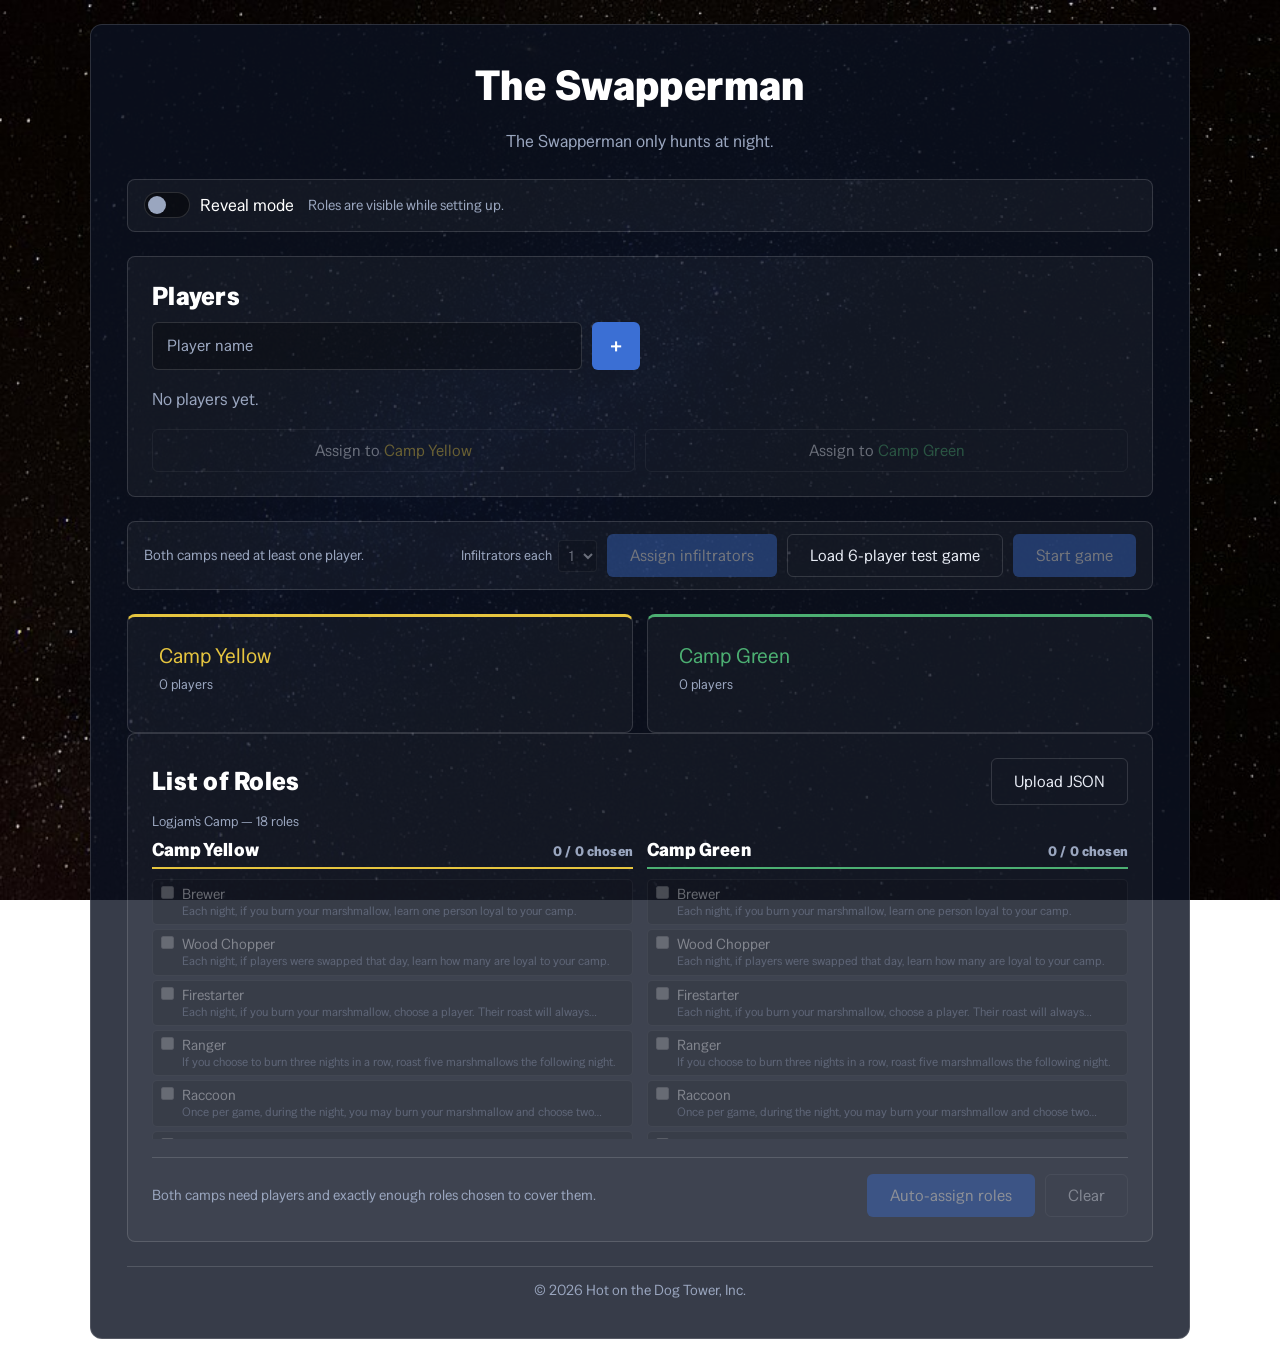
==== index.html @ 0ee7888f "first commit" ====
<!DOCTYPE html>
<html lang="en">
<head>
  <meta charset="UTF-8">
  <meta name="viewport" content="width=device-width, initial-scale=1.0">
  <title>Swapperman</title>

  <link rel="preconnect" href="https://fonts.googleapis.com">
  <link rel="preconnect" href="https://fonts.gstatic.com" crossorigin>
  <link href="https://fonts.googleapis.com/css2?family=Special+Gothic&display=swap" rel="stylesheet">

  <link rel="stylesheet" href="styles.css">
</head>
<body>

  <div class="container">

    <header class="site-header">
      <h1>The Swapperman</h1>
      <p class="tagline">The Swapperman only hunts at night.</p>
    </header>

    <main>

      <div class="reveal-bar" id="reveal-bar">
        <label class="reveal-toggle">
          <input type="checkbox" id="reveal-toggle">
          <span class="reveal-switch"></span>
          <span class="reveal-toggle-text">Reveal mode</span>
        </label>
        <p class="reveal-bar-hint" id="reveal-bar-hint">Roles are visible while setting up.</p>
      </div>

      <section id="setup" class="panel">
        <h2>Players</h2>

        <form class="player-form" id="player-form">
          <input
            type="text"
            id="player-input"
            class="player-input"
            placeholder="Player name"
            autocomplete="off"
            maxlength="24">
          <button type="submit" class="btn btn-add" id="add-player" aria-label="Add player">+</button>
        </form>

        <p class="empty-state" id="players-empty">No players yet.</p>
        <div class="unassigned-row" id="none-grid"></div>

        <div class="assign-bar">
          <button type="button" class="btn assign-btn assign-left" id="assign-left" disabled>
            Assign to <span class="assign-label" id="assign-left-label">Camp Yellow</span>
          </button>
          <button type="button" class="btn assign-btn assign-right" id="assign-right" disabled>
            Assign to <span class="assign-label" id="assign-right-label">Camp Green</span>
          </button>
        </div>

      </section>

      <div class="camp-tools" id="camp-tools">
        <p class="camp-tools-hint" id="infiltrate-hint"></p>
        <div class="camp-tools-actions">
          <label class="infiltrator-count">
            Infiltrators each
            <select id="infiltrator-count" disabled></select>
          </label>
          <button type="button" class="btn" id="assign-infiltrators" disabled>Assign infiltrators</button>
          <!-- Dev only: safe to comment out this button, the script handles its absence -->
          <button type="button" class="btn btn-secondary" id="load-test" disabled>Load 6-player test game</button>
          <!-- /Dev only -->
          <button type="button" class="btn btn-start" id="start-game" disabled>Start game</button>
        </div>
      </div>

      <div class="game-bar" id="game-bar" hidden>
        <p class="game-bar-text" id="game-bar-text">Game in progress.</p>
        <div class="game-bar-actions">
          <button type="button" class="btn" id="swap-camps" disabled>Swap camps</button>
          <button type="button" class="btn" id="end-roasting" disabled>End roasting phase</button>
          <button type="button" class="btn btn-secondary" id="clear-actions" disabled>Clear choices</button>
          <button type="button" class="btn btn-secondary" id="new-game">New game</button>
        </div>
      </div>

      <div class="teams">

        <section class="panel team-panel team-left">
          <input
            type="text"
            class="team-name"
            id="team-left-name"
            value="Camp Yellow"
            aria-label="Left team name"
            maxlength="20">
          <div class="team-head">
            <p class="team-count"><span id="left-count">0</span> players</p>
            <span class="team-total" id="left-total" hidden>0</span>
          </div>
          <div class="team-grid" id="left-grid"></div>
        </section>

        <section class="panel team-panel team-right">
          <input
            type="text"
            class="team-name"
            id="team-right-name"
            value="Camp Green"
            aria-label="Right team name"
            maxlength="20">
          <div class="team-head">
            <p class="team-count"><span id="right-count">0</span> players</p>
            <span class="team-total" id="right-total" hidden>0</span>
          </div>
          <div class="team-grid" id="right-grid"></div>
        </section>

      </div>

      <section id="roles" class="panel">
        <div class="roles-head">
          <h2>List of Roles</h2>
          <label class="btn btn-secondary roles-upload">
            Upload JSON
            <input type="file" id="roles-file" accept=".json,application/json" hidden>
          </label>
        </div>
        <p class="roles-source" id="roles-source"></p>
        <p class="roles-status" id="roles-status">Loading roles&hellip;</p>

        <div class="roles-columns" id="roles-columns" hidden>

          <div class="roles-column">
            <h3 class="roles-heading roles-heading-left">
              <span id="roles-left-name">Camp Yellow</span>
              <span class="roles-progress" id="roles-left-progress">0 / 0</span>
            </h3>
            <div class="role-list" id="roles-left-list"></div>
          </div>

          <div class="roles-column">
            <h3 class="roles-heading roles-heading-right">
              <span id="roles-right-name">Camp Green</span>
              <span class="roles-progress" id="roles-right-progress">0 / 0</span>
            </h3>
            <div class="role-list" id="roles-right-list"></div>
          </div>

          <div class="assign-roles-bar" id="assign-roles-bar">
            <p class="assign-roles-hint" id="assign-roles-hint"></p>
            <div class="assign-roles-actions">
              <button type="button" class="btn" id="auto-assign" disabled>Auto-assign roles</button>
              <button type="button" class="btn btn-secondary" id="clear-assign" disabled>Clear</button>
            </div>
          </div>

        </div>
      </section>

      <section id="night-order" class="panel" hidden>
        <h2>Night Order</h2>
        <ol class="night-list" id="night-list"></ol>
      </section>

    </main>

    <footer class="site-footer">
      <p>&copy; <span id="year"></span> Hot on the Dog Tower, Inc.</p>
    </footer>

  </div>

  <div class="reveal-modal" id="reveal-modal" hidden>
    <div class="reveal-inner">
      <p class="reveal-player" id="reveal-player"></p>
      <p class="reveal-role" id="reveal-role"></p>
      <p class="reveal-desc" id="reveal-desc"></p>
      <p class="reveal-close-hint">Press any key or click to close</p>
    </div>
  </div>

  <script src="script.js"></script>
</body>
</html>
---- styles.css ----
/* ==========================================================================
   Theme variables — edit these to restyle the whole site
   ========================================================================== */

:root {
  /* Layout */
  --container-width: 1100px;
  --container-radius: 12px;
  --gap: 24px;

  /* Text */
  --color-text: #e8ecf5;
  --color-heading: #ffffff;
  --color-muted: #9aa6bf;
  --color-link: #7fb8ff;
  --color-link-hover: #b3d5ff;

  /* Surfaces */
  --color-container-bg: rgba(12, 18, 34, 0.82);
  --color-panel-bg: rgba(255, 255, 255, 0.04);
  --color-border: rgba(255, 255, 255, 0.14);

  /* Buttons */
  --color-btn-bg: #3b6fd4;
  --color-btn-bg-hover: #4d84ee;
  --color-btn-text: #ffffff;
  --color-btn-secondary-bg: transparent;
  --color-btn-secondary-text: #e8ecf5;

  /* Teams */
  --color-team-left: #e6c53f;
  --color-team-right: #4caf72;

  /* Type */
  --font-main: 'Special Gothic', system-ui, sans-serif;
  --font-size-base: 17px;
}

/* ==========================================================================
   Base
   ========================================================================== */

* {
  box-sizing: border-box;
}

/* Author display rules (flex/grid) outrank the browser's [hidden] style, so
   the attribute silently stops working. This puts it back for everything. */
[hidden] {
  display: none !important;
}

body {
  margin: 0;
  padding: var(--gap) 0;
  min-height: 100vh;

  font-family: var(--font-main);
  font-size: var(--font-size-base);
  line-height: 1.6;
  color: var(--color-text);

  background-image: url('night_sky.jpg');
  background-size: cover;
  background-position: center;
  background-attachment: fixed;
  background-repeat: no-repeat;
}

h1, h2, h3 {
  color: var(--color-heading);
  line-height: 1.2;
  margin: 0 0 0.4em;
  letter-spacing: 0.01em;
}

h1 { font-size: 2.6rem; }
h2 { font-size: 1.6rem; }

p {
  margin: 0 0 1em;
}

a {
  color: var(--color-link);
  text-decoration: none;
}

a:hover {
  color: var(--color-link-hover);
  text-decoration: underline;
}

/* ==========================================================================
   Fixed-width centered container
   ========================================================================== */

.container {
  width: var(--container-width);
  max-width: calc(100% - 2 * var(--gap));
  margin: 0 auto;
  padding: calc(var(--gap) * 1.5);

  background-color: var(--color-container-bg);
  border: 1px solid var(--color-border);
  border-radius: var(--container-radius);
}

/* ==========================================================================
   Header / nav / footer
   ========================================================================== */

.site-header {
  text-align: center;
  margin-bottom: var(--gap);
}

.tagline {
  color: var(--color-muted);
  margin: 0;
}

.site-nav {
  display: flex;
  justify-content: center;
  gap: var(--gap);
  padding: 12px 0;
  margin-bottom: var(--gap);
  border-top: 1px solid var(--color-border);
  border-bottom: 1px solid var(--color-border);
}

.site-footer {
  margin-top: var(--gap);
  padding-top: 12px;
  border-top: 1px solid var(--color-border);
  text-align: center;
  color: var(--color-muted);
  font-size: 0.9rem;
}

.site-footer p {
  margin: 0;
}

/* ==========================================================================
   Reveal mode toggle
   ========================================================================== */

.reveal-bar {
  display: flex;
  align-items: center;
  gap: 14px;
  flex-wrap: wrap;
  margin-bottom: var(--gap);
  padding: 12px 16px;
  border: 1px solid var(--color-border);
  border-radius: 8px;
  background-color: var(--color-panel-bg);
}

.reveal-toggle {
  display: flex;
  align-items: center;
  gap: 10px;
  cursor: pointer;
  white-space: nowrap;
}

/* The native checkbox drives state but isn't drawn */
.reveal-toggle input {
  position: absolute;
  opacity: 0;
  width: 0;
  height: 0;
}

.reveal-switch {
  position: relative;
  width: 46px;
  height: 26px;
  border-radius: 13px;
  background-color: rgba(0, 0, 0, 0.45);
  border: 1px solid var(--color-border);
}

.reveal-switch::after {
  content: '';
  position: absolute;
  top: 3px;
  left: 3px;
  width: 18px;
  height: 18px;
  border-radius: 50%;
  background-color: var(--color-muted);
}

.reveal-toggle input:checked + .reveal-switch {
  background-color: var(--color-btn-bg);
  border-color: var(--color-btn-bg-hover);
}

.reveal-toggle input:checked + .reveal-switch::after {
  left: 22px;
  background-color: #ffffff;
}

.reveal-toggle input:focus-visible + .reveal-switch {
  outline: 2px solid var(--color-btn-bg-hover);
  outline-offset: 2px;
}

.reveal-toggle-text {
  color: var(--color-heading);
}

.reveal-bar-hint {
  margin: 0;
  color: var(--color-muted);
  font-size: 0.9rem;
}

/* Cards that will open the reveal screen */
.player-card.is-revealable {
  cursor: pointer;
}

.player-card.is-revealable:hover {
  border-color: var(--color-btn-bg-hover);
}

/* ==========================================================================
   Reveal screen
   ========================================================================== */

.reveal-modal {
  position: fixed;
  inset: 0;
  z-index: 100;

  display: flex;
  align-items: center;
  justify-content: center;
  padding: var(--gap);

  background-color: #05070d;
  cursor: pointer;
}

.reveal-inner {
  max-width: 700px;
  text-align: center;
}

.reveal-player {
  margin: 0 0 8px;
  color: var(--color-muted);
  font-size: 1.3rem;
  letter-spacing: 0.08em;
  text-transform: uppercase;
}

.reveal-role {
  margin: 0 0 20px;
  color: var(--color-heading);
  font-size: clamp(2.6rem, 11vw, 6rem);
  line-height: 1.05;
}

.reveal-desc {
  margin: 0;
  color: var(--color-text);
  font-size: clamp(1.05rem, 2.4vw, 1.5rem);
  line-height: 1.5;
}

.reveal-close-hint {
  margin: 40px 0 0;
  color: var(--color-muted);
  font-size: 0.85rem;
}

/* Camp color on the revealed role */
.reveal-modal[data-team="left"]  .reveal-role { color: var(--color-team-left); }
.reveal-modal[data-team="right"] .reveal-role { color: var(--color-team-right); }

/* ==========================================================================
   Panels
   ========================================================================== */

.panel {
  background-color: var(--color-panel-bg);
  border: 1px solid var(--color-border);
  border-radius: 8px;
  padding: var(--gap);
  margin-bottom: var(--gap);
}

.panel:last-child {
  margin-bottom: 0;
}

.panel ul {
  margin: 0;
  padding-left: 1.2em;
}

.output {
  color: var(--color-muted);
  min-height: 1.6em;
  margin: 12px 0 0;
}

/* ==========================================================================
   Player entry form
   ========================================================================== */

.player-form {
  display: flex;
  max-width: 50%;
  gap: 10px;
}

.player-input {
  flex: 1;
  padding: 10px 14px;
  border: 1px solid var(--color-border);
  border-radius: 6px;

  background-color: rgba(0, 0, 0, 0.25);
  color: var(--color-text);

  font-family: var(--font-main);
  font-size: 1rem;
}

.player-input::placeholder {
  color: var(--color-muted);
}

.player-input:focus {
  outline: none;
  border-color: var(--color-btn-bg-hover);
}

/* Flashed briefly when a name is rejected as a duplicate */
.player-input.is-rejected {
  border-color: #d9534f;
}

/* Unassigned players — a row that wraps once it runs out of width */
.unassigned-row {
  display: flex;
  flex-wrap: wrap;
  gap: 10px;
  margin-top: 16px;
}

.unassigned-row:empty {
  margin-top: 0;
}

.unassigned-row .player-card {
  width: 160px;
  cursor: pointer;
}

.unassigned-row .player-card:hover {
  border-color: var(--color-btn-bg-hover);
}

.player-card.is-selected {
  border-color: var(--color-btn-bg-hover);
  background-color: rgba(59, 111, 212, 0.28);
}

/* Picked for a camp swap during play */
.player-card.is-pickable {
  cursor: pointer;
}

.player-card.is-swap-picked {
  border-color: var(--color-btn-bg-hover);
  background-color: rgba(59, 111, 212, 0.28);
}

/* ==========================================================================
   Assign buttons
   ========================================================================== */

.assign-bar {
  display: flex;
  gap: 10px;
  margin-top: 16px;
}

.btn.assign-btn {
  flex: 1;
  padding: 10px 16px;
  border: 1px solid var(--color-border);
  background: none;
  color: var(--color-text);
  font-size: 1rem;
}

.btn.assign-btn:disabled {
  opacity: 0.4;
  cursor: default;
}

.btn.assign-left:not(:disabled):hover {
  background-color: var(--color-team-left);
  border-color: var(--color-team-left);
  color: #1a1a1a;
}

.btn.assign-right:not(:disabled):hover {
  background-color: var(--color-team-right);
  border-color: var(--color-team-right);
  color: #10231a;
}

/* Class, not ID — an ID here would outrank the :hover override below */
.assign-left  .assign-label { color: var(--color-team-left); }
.assign-right .assign-label { color: var(--color-team-right); }

/* On hover the button takes the team color, so the label follows the
   button's own dark text color instead of vanishing into the background */
.btn.assign-btn:hover .assign-label {
  color: inherit;
}

/* Two classes, so this beats .btn even though .btn comes later in the file */
.btn.btn-add {
  flex: 0 0 auto;
  width: 48px;
  height: 48px;

  /* Flex centering keeps the glyph centered regardless of font size —
     inline-block padding drifts once the '+' gets large. */
  display: flex;
  align-items: center;
  justify-content: center;
  padding: 0;

  font-size: 2rem;
  line-height: 1;
}

/* ==========================================================================
   Player cards
   ========================================================================== */

/* ==========================================================================
   Role selection
   ========================================================================== */

.roles-head {
  display: flex;
  align-items: center;
  justify-content: space-between;
  gap: 12px;
  margin-bottom: 6px;
}

.roles-head h2 {
  margin: 0;
}

/* File input is hidden; the styled label is the visible control */
.roles-upload {
  flex: 0 0 auto;
  cursor: pointer;
  font-size: 0.85rem;
  padding: 6px 12px;
}

.roles-source {
  margin: 0 0 6px;
  color: var(--color-muted);
  font-size: 0.85rem;
}

.roles-source:empty {
  display: none;
}

.roles-status {
  color: var(--color-muted);
  margin: 0;
}

.roles-status.is-error {
  color: #e8837d;
}

.roles-columns {
  display: grid;
  grid-template-columns: 1fr 1fr;
  gap: 14px;
}

.roles-heading {
  display: flex;
  justify-content: space-between;
  align-items: baseline;
  gap: 8px;
  margin: 0 0 10px;
  padding-bottom: 6px;
  font-size: 1.15rem;
  border-bottom: 2px solid var(--color-border);
}

.roles-heading-left  { border-bottom-color: var(--color-team-left); }
.roles-heading-right { border-bottom-color: var(--color-team-right); }

.roles-progress {
  color: var(--color-muted);
  font-size: 0.85rem;
  white-space: nowrap;
}

.roles-progress.is-full {
  color: var(--color-heading);
}

.role-list {
  display: flex;
  flex-direction: column;
  gap: 4px;
  max-height: 260px;
  overflow-y: auto;
}

.role-option {
  display: flex;
  gap: 8px;
  align-items: baseline;
  padding: 5px 8px;
  border: 1px solid var(--color-border);
  border-radius: 5px;
  cursor: pointer;
  background-color: rgba(0, 0, 0, 0.25);
}

.role-option:hover:not(.is-disabled) {
  border-color: var(--color-btn-bg-hover);
}

.role-option.is-selected {
  border-color: var(--color-btn-bg-hover);
  background-color: rgba(59, 111, 212, 0.28);
}

/* Full camp, or the role is already in play on the other side */
.role-option.is-disabled {
  opacity: 0.35;
  cursor: default;
}

.role-option input {
  margin: 0;
  flex: 0 0 auto;
}

/* min-width:0 lets the clamped description actually shrink inside the flex row */
.role-option > span {
  flex: 1;
  min-width: 0;
}

.role-name {
  display: block;
  color: var(--color-heading);
  font-size: 0.9rem;
  line-height: 1.3;
}

/* Clamped to one line — full text is in the row's tooltip */
.role-desc {
  display: -webkit-box;
  -webkit-line-clamp: 1;
  line-clamp: 1;
  -webkit-box-orient: vertical;
  overflow: hidden;

  color: var(--color-muted);
  font-size: 0.75rem;
  line-height: 1.3;
}

.role-taken {
  color: var(--color-muted);
  font-size: 0.75rem;
  font-style: italic;
}

/* Spans both role columns */
.assign-roles-bar {
  grid-column: 1 / -1;
  display: flex;
  align-items: center;
  justify-content: space-between;
  flex-wrap: wrap;
  gap: 12px;
  margin-top: 4px;
  padding-top: 16px;
  border-top: 1px solid var(--color-border);
}

.assign-roles-hint {
  margin: 0;
  color: var(--color-muted);
  font-size: 0.9rem;
}

.assign-roles-actions {
  display: flex;
  gap: 10px;
}

.assign-roles-actions .btn:disabled {
  opacity: 0.4;
  cursor: default;
}

/* ==========================================================================
   Per-player role picker (on team cards)
   ========================================================================== */

.player-role {
  width: 100%;
  margin-top: 10px;
  padding: 5px 6px;
  border: 1px solid var(--color-border);
  border-radius: 4px;

  background-color: rgba(0, 0, 0, 0.4);
  color: var(--color-text);

  font-family: var(--font-main);
  font-size: 0.85rem;
}

.player-role:focus {
  outline: none;
  border-color: var(--color-btn-bg-hover);
}

/* Marks a role the user pinned by hand rather than one that was rolled */
.player-role.is-locked {
  border-color: var(--color-btn-bg-hover);
  color: var(--color-heading);
}

.player-assigned {
  display: block;
  margin-top: 8px;
  color: var(--color-heading);
  font-size: 0.9rem;
}

.player-assigned .lock-mark {
  color: var(--color-muted);
  font-size: 0.75rem;
}

.player-reminder {
  display: block;
  width: 100%;
  margin-top: 8px;
  padding: 4px 7px;
  border: 1px solid var(--color-border);
  border-radius: 4px;

  background-color: rgba(0, 0, 0, 0.3);
  color: var(--color-text);

  font-family: var(--font-main);
  font-size: 0.8rem;
}

.player-reminder::placeholder {
  color: var(--color-muted);
  font-style: italic;
}

.player-reminder:focus {
  outline: none;
  border-color: var(--color-btn-bg-hover);
}

/* ==========================================================================
   Night order
   ========================================================================== */

.night-list {
  margin: 0;
  padding: 0;
  list-style: none;
  counter-reset: night-step;
}

.night-step {
  padding: 10px 12px;
  border: 1px solid var(--color-border);
  border-left: 3px solid var(--color-border);
  border-radius: 6px;
  background-color: rgba(0, 0, 0, 0.25);
}

.night-row {
  display: flex;
  align-items: baseline;
  gap: 10px;
  cursor: pointer;
}

.night-caret {
  flex: 0 0 auto;
  width: 1em;
  color: var(--color-muted);
  font-size: 0.8rem;
}

.night-row:hover .night-caret {
  color: var(--color-heading);
}

.night-step + .night-step {
  margin-top: 8px;
}

.night-step[data-alignment="left"]  { border-left-color: var(--color-team-left); }
.night-step[data-alignment="right"] { border-left-color: var(--color-team-right); }

.night-row::before {
  counter-increment: night-step;
  content: counter(night-step);
  flex: 0 0 1.6em;
  color: var(--color-muted);
  font-size: 0.85rem;
  text-align: right;
}

.night-step-body {
  flex: 1;
}

.night-role {
  color: var(--color-heading);
  font-size: 1.05rem;
}

.night-player {
  color: var(--color-muted);
  font-size: 0.9rem;
}

.night-player[data-alignment="left"]  { color: var(--color-team-left); }
.night-player[data-alignment="right"] { color: var(--color-team-right); }

/* Expanded history — deliberately terse */
.night-history {
  display: flex;
  flex-wrap: wrap;
  align-items: center;
  gap: 10px;
  margin: 8px 0 0 calc(1.6em + 1em + 20px);
  padding-top: 8px;
  border-top: 1px solid var(--color-border);
  font-size: 0.85rem;
}

.history-flag {
  color: var(--color-heading);
  border: 1px solid var(--color-border);
  border-radius: 4px;
  padding: 1px 7px;
  font-size: 0.75rem;
}

.history-night {
  color: var(--color-muted);
  white-space: nowrap;
}

.history-swap {
  color: var(--color-heading);
  font-size: 0.95rem;
}

.history-used {
  color: #e6c53f;
  font-size: 0.95rem;
}

.history-adjust {
  color: var(--color-muted);
  white-space: nowrap;
}

/* Once-per-game spend marker */
.once-toggle {
  flex: 0 0 auto;
  padding: 2px 8px;
  border: 1px solid var(--color-border);
  border-radius: 10px;
  cursor: pointer;

  background: none;
  color: var(--color-muted);

  font-family: var(--font-main);
  font-size: 0.7rem;
  line-height: 1.4;
  text-transform: uppercase;
  letter-spacing: 0.05em;
}

.once-toggle:hover {
  color: var(--color-heading);
  border-color: var(--color-btn-bg-hover);
}

.once-toggle.is-used {
  color: #10231a;
  background-color: #e6c53f;
  border-color: #e6c53f;
}

.history-empty {
  color: var(--color-muted);
  font-style: italic;
}

/* Role that can't act tonight: didn't burn, or already spent a once-per-game
   ability. Dimming is scoped to the text so the spend toggle stays legible —
   opacity on the row would drag its own control down with it. */
.night-step.is-inactive .night-step-body,
.night-step.is-inactive .night-action,
.night-step.is-inactive .night-caret {
  opacity: 0.35;
}

.night-step.is-inactive .night-role {
  text-decoration: line-through;
}

.night-action {
  flex: 0 0 auto;
  font-size: 1.1rem;
  line-height: 1;
}

.night-action.is-undecided {
  filter: grayscale(1);
  opacity: 0.3;
}

.night-desc {
  display: block;
  margin-top: 3px;
  color: var(--color-muted);
  font-size: 0.85rem;
  line-height: 1.4;
}

/* ==========================================================================
   Camp tools
   ========================================================================== */

.camp-tools {
  display: flex;
  align-items: center;
  justify-content: space-between;
  flex-wrap: wrap;
  gap: 12px;
  margin-bottom: var(--gap);
  padding: 12px 16px;
  border: 1px solid var(--color-border);
  border-radius: 8px;
  background-color: var(--color-panel-bg);
}

.camp-tools-hint {
  margin: 0;
  color: var(--color-muted);
  font-size: 0.9rem;
}

.camp-tools-actions {
  display: flex;
  align-items: center;
  gap: 10px;
}

.infiltrator-count {
  display: flex;
  align-items: center;
  gap: 6px;
  color: var(--color-muted);
  font-size: 0.85rem;
  white-space: nowrap;
}

.infiltrator-count select {
  padding: 5px 6px;
  border: 1px solid var(--color-border);
  border-radius: 4px;
  background-color: rgba(0, 0, 0, 0.3);
  color: var(--color-text);
  font-family: var(--font-main);
  font-size: 0.9rem;
}

.infiltrator-count select:disabled {
  opacity: 0.4;
}

.btn.btn-start:not(:disabled) {
  background-color: var(--color-team-right);
  color: #10231a;
}

.btn.btn-start:not(:disabled):hover {
  background-color: #5fc586;
  color: #10231a;
}

.game-bar {
  display: flex;
  align-items: center;
  justify-content: space-between;
  flex-wrap: wrap;
  gap: 12px;
  margin-bottom: var(--gap);
  padding: 12px 16px;
  border: 1px solid var(--color-border);
  border-radius: 8px;
  background-color: var(--color-panel-bg);
}

.game-bar-text {
  margin: 0;
  color: var(--color-heading);
}

.game-bar-actions {
  display: flex;
  gap: 10px;
}

.game-bar-actions .btn:disabled {
  opacity: 0.4;
  cursor: default;
}

/* ==========================================================================
   Roast / burn toggle
   ========================================================================== */

/* Counter + roast/burn, stacked in a narrow column at the card's top-right.
   The card reserves right padding (below) so body text never runs under it. */
.player-controls {
  position: absolute;
  top: 8px;
  right: 8px;

  display: flex;
  flex-direction: column;
  align-items: flex-end;
  gap: 6px;
}

.player-card.is-playing {
  padding-right: 92px;
}

.player-marshmallows {
  display: flex;
  align-items: center;
  gap: 4px;
}

.marsh-count {
  min-width: 1.1em;
  text-align: center;
  color: var(--color-heading);
  font-size: 1.5rem;
  line-height: 1;
}

.marsh-btn {
  width: 22px;
  height: 22px;
  padding: 0;
  border: 1px solid var(--color-border);
  border-radius: 4px;
  cursor: pointer;

  background-color: rgba(0, 0, 0, 0.35);
  color: var(--color-text);

  font-family: var(--font-main);
  font-size: 1rem;
  line-height: 1;
}

.marsh-btn:hover:not(:disabled) {
  color: var(--color-heading);
  border-color: var(--color-btn-bg-hover);
}

.marsh-btn:disabled {
  opacity: 0.3;
  cursor: default;
}

.player-action {
  display: flex;
  gap: 6px;
}

.action-btn {
  width: 34px;
  padding: 4px 0;
  border: 1px solid var(--color-border);
  border-radius: 6px;
  cursor: pointer;

  background-color: rgba(0, 0, 0, 0.3);
  /* Emoji render flat until the choice is made */
  filter: grayscale(1);
  opacity: 0.5;

  font-size: 1.2rem;
  line-height: 1.3;
}

.action-btn:hover {
  filter: grayscale(0.4);
  opacity: 0.85;
  border-color: var(--color-btn-bg-hover);
}

.action-btn.is-active {
  filter: none;
  opacity: 1;
}

.action-roast.is-active {
  border-color: #7fb8ff;
  background-color: rgba(127, 184, 255, 0.18);
}

.action-burn.is-active {
  border-color: #e2703a;
  background-color: rgba(226, 112, 58, 0.22);
}

.camp-tools .btn:disabled {
  opacity: 0.4;
  cursor: default;
}

/* ==========================================================================
   Alignment badge — who a player is actually loyal to
   ========================================================================== */

.player-align-tag {
  font-size: 0.85rem;
  color: var(--color-muted);
  white-space: nowrap;
}

.player-align-tag[data-alignment="left"]  { color: var(--color-team-left); }
.player-align-tag[data-alignment="right"] { color: var(--color-team-right); }

.player-card.is-infiltrator {
  border-style: dashed;
}

/* ==========================================================================
   Team columns
   ========================================================================== */

.teams {
  display: grid;
  grid-template-columns: 1fr 1fr;
  gap: 14px;
  align-items: start;
}

.team-panel {
  margin-bottom: 0;
  border-top: 3px solid var(--color-border);
}

.team-left  { border-top-color: var(--color-team-left); }
.team-right { border-top-color: var(--color-team-right); }

/* Renameable team headings — an input styled to read as an h2 */
.team-name {
  display: block;
  width: 100%;
  margin: 0 0 2px;
  padding: 2px 6px;
  border: 1px solid transparent;
  border-radius: 4px;

  background: none;
  color: var(--color-heading);

  font-family: var(--font-main);
  font-size: 1.3rem;
  line-height: 1.2;
}

.team-name:hover {
  border-color: var(--color-border);
}

.team-name:focus {
  outline: none;
  border-color: var(--color-btn-bg-hover);
  background-color: rgba(0, 0, 0, 0.25);
}

.team-left  .team-name { color: var(--color-team-left); }
.team-right .team-name { color: var(--color-team-right); }

.team-head {
  display: flex;
  align-items: center;
  justify-content: space-between;
  gap: 10px;
  margin-bottom: 12px;
}

.team-count {
  margin: 0;
  padding-left: 7px;
  color: var(--color-muted);
  font-size: 0.85rem;
}

/* Camp marshmallow total — deliberately unlabelled */
.team-total {
  font-size: 2.4rem;
  line-height: 1;
  color: var(--color-heading);
}

.team-left  .team-total { color: var(--color-team-left); }
.team-right .team-total { color: var(--color-team-right); }

.team-grid {
  display: grid;
  gap: 10px;
}

.player-card {
  position: relative;
  padding: 12px;
  border: 1px solid var(--color-border);
  border-left: 3px solid var(--color-border);
  border-radius: 6px;
  background-color: rgba(0, 0, 0, 0.25);
}

/* Physical camp — the fallback, and what reveal mode shows */
.player-card[data-team="left"]  { border-left-color: var(--color-team-left); }
.player-card[data-team="right"] { border-left-color: var(--color-team-right); }

/* Loyalty wins where it's known, so an infiltrator reads as the other camp.
   Same specificity as the rules above, so order is what makes this win. */
.player-card[data-alignment="left"]  { border-left-color: var(--color-team-left); }
.player-card[data-alignment="right"] { border-left-color: var(--color-team-right); }

.player-card h3 {
  margin: 0;
  font-size: 1.05rem;
  /* Long names wrap instead of blowing out the grid track */
  overflow-wrap: anywhere;
  /* Clears the remove button */
  padding-right: 30px;
}

/* In play the card already reserves right space for the controls column,
   so the heading doesn't need its own gutter too. */
.player-card.is-playing h3 {
  padding-right: 0;
}


/* Slot for per-player info added later */
.player-details {
  color: var(--color-muted);
  font-size: 0.9rem;
}

.player-remove {
  position: absolute;
  top: 6px;
  right: 6px;

  width: 28px;
  height: 28px;

  display: flex;
  align-items: center;
  justify-content: center;

  border: none;
  background: none;
  padding: 0;
  cursor: pointer;

  color: var(--color-muted);
  font-family: var(--font-main);
  font-size: 1.6rem;
  line-height: 1;
}

.player-remove:hover {
  color: var(--color-heading);
}

.empty-state {
  color: var(--color-muted);
  margin: 16px 0 0;
}

/* ==========================================================================
   Buttons
   ========================================================================== */

.btn {
  display: inline-block;
  padding: 10px 22px;
  border: 1px solid transparent;
  border-radius: 6px;
  cursor: pointer;

  background-color: var(--color-btn-bg);
  color: var(--color-btn-text);

  font-family: var(--font-main);
  font-size: 1rem;
  text-decoration: none;
}

.btn:hover {
  background-color: var(--color-btn-bg-hover);
  color: var(--color-btn-text);
  text-decoration: none;
}

.btn-secondary {
  background-color: var(--color-btn-secondary-bg);
  color: var(--color-btn-secondary-text);
  border-color: var(--color-border);
}

.btn-secondary:hover {
  background-color: var(--color-panel-bg);
  color: var(--color-btn-secondary-text);
}

/* ==========================================================================
   Small screens — container gives up its fixed width
   ========================================================================== */

@media (max-width: 600px) {
  :root {
    --gap: 16px;
  }

  h1 { font-size: 2rem; }

  .site-nav {
    flex-wrap: wrap;
    gap: 12px;
  }

  /* Columns stack rather than squeezing to unusable widths */
  .teams {
    grid-template-columns: 1fr;
  }

  .player-form {
    max-width: 100%;
  }
}
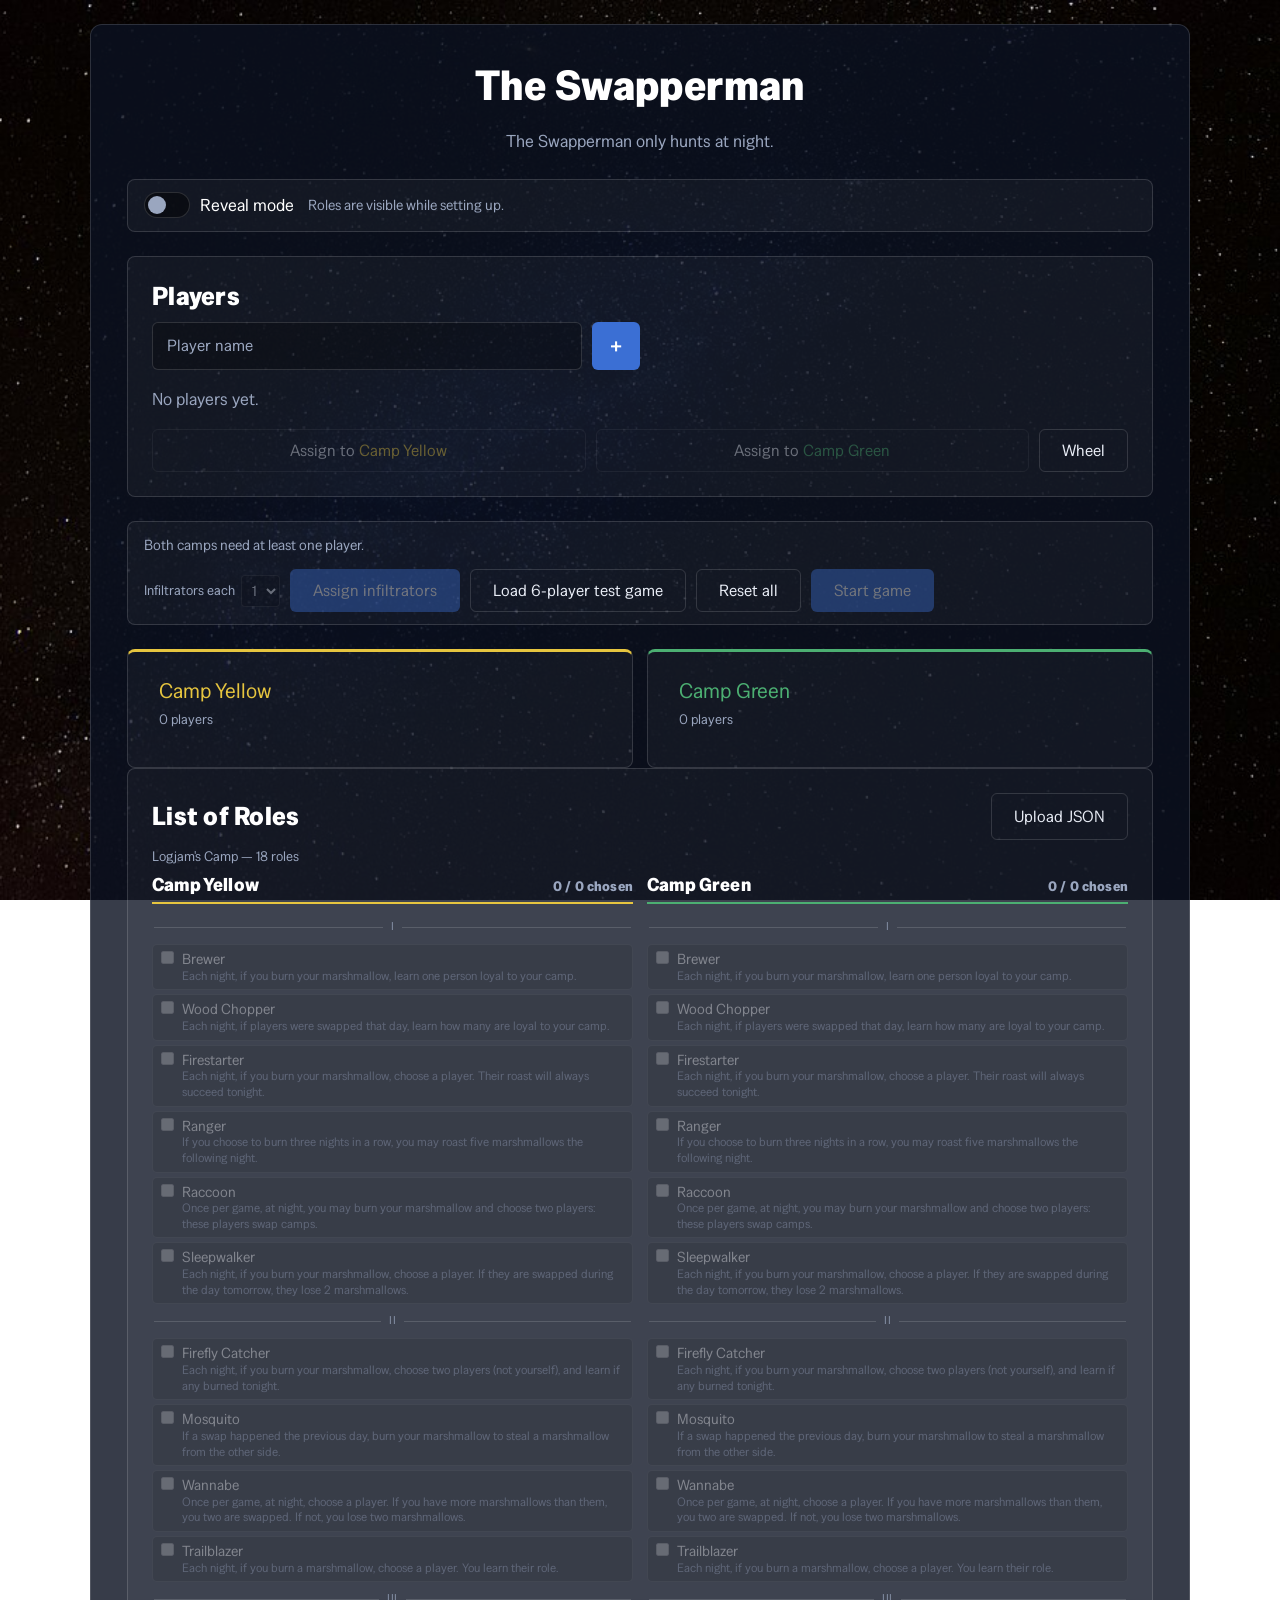
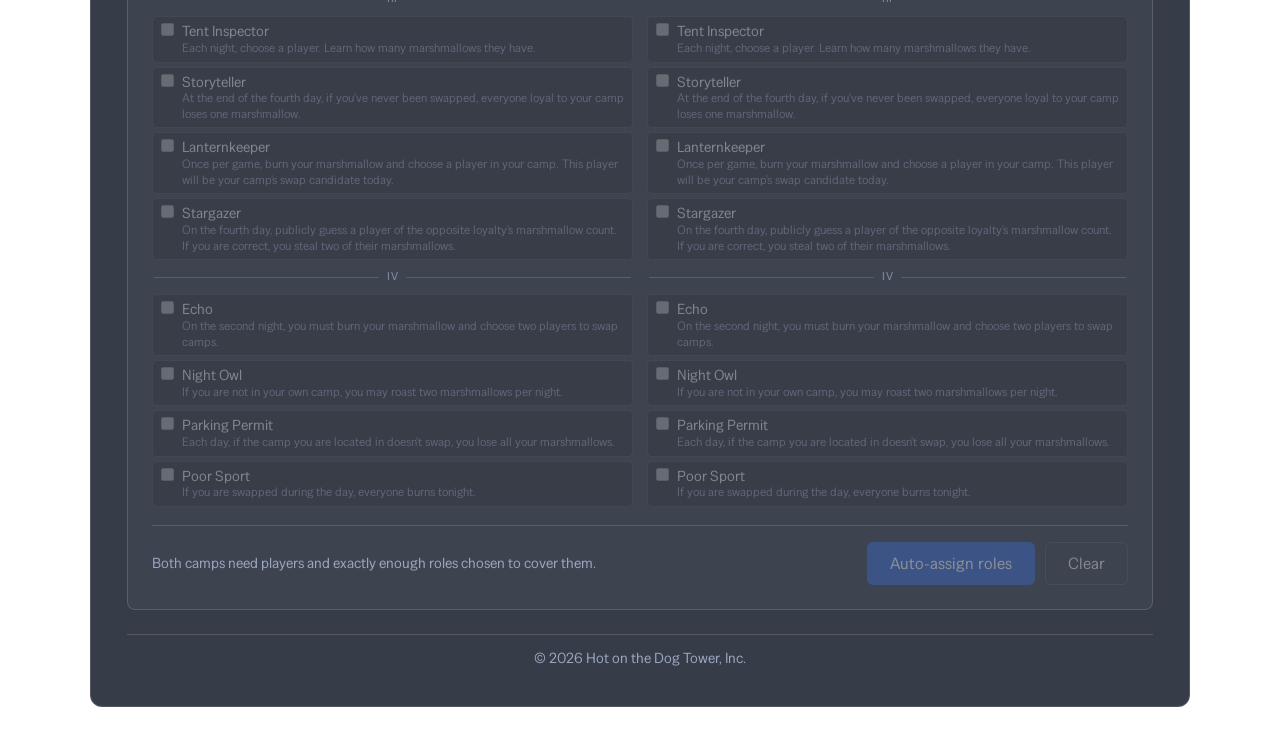
==== commit 5657cfb2: "roles updates" ====
--- a/index.html
+++ b/index.html
@@ -55,6 +55,7 @@
           <button type="button" class="btn assign-btn assign-right" id="assign-right" disabled>
             Assign to <span class="assign-label" id="assign-right-label">Camp Green</span>
           </button>
+          <button type="button" class="btn btn-secondary" id="wheel-btn" disabled>Wheel</button>
         </div>
 
       </section>
@@ -70,6 +71,7 @@
           <!-- Dev only: safe to comment out this button, the script handles its absence -->
           <button type="button" class="btn btn-secondary" id="load-test" disabled>Load 6-player test game</button>
           <!-- /Dev only -->
+          <button type="button" class="btn btn-secondary" id="reset-all">Reset all</button>
           <button type="button" class="btn btn-start" id="start-game" disabled>Start game</button>
         </div>
       </div>
@@ -180,6 +182,29 @@
     </div>
   </div>
 
+  <div class="wheel-modal" id="wheel-modal" role="dialog" aria-modal="true" aria-label="Team wheel" hidden>
+    <div class="wheel-stage">
+
+      <div class="wheel-head">
+        <p class="wheel-next" id="wheel-next">
+          Next pick joins <span class="wheel-next-team" id="wheel-next-team">Camp Yellow</span>
+        </p>
+        <button type="button" class="btn btn-secondary wheel-close" id="wheel-close">Close</button>
+      </div>
+
+      <div class="wheel-arena">
+        <div class="wheel-pointer" aria-hidden="true"></div>
+        <div class="wheel-disc" id="wheel-disc"></div>
+      </div>
+
+      <div class="wheel-foot">
+        <p class="wheel-result" id="wheel-result" aria-live="polite"></p>
+        <button type="button" class="btn wheel-spin" id="wheel-spin">SPIN</button>
+      </div>
+
+    </div>
+  </div>
+
   <script src="script.js"></script>
 </body>
 </html>
--- a/styles.css
+++ b/styles.css
@@ -285,6 +285,196 @@
 .reveal-modal[data-team="right"] .reveal-role { color: var(--color-team-right); }
 
 /* ==========================================================================
+   Team wheel
+
+   A full-screen spinner that deals unassigned players out to the camps. The
+   disc is one conic-gradient; the names and the dividing spokes are separate
+   layers rotated on top of it, so a re-render is just a redraw of children.
+   ========================================================================== */
+
+.wheel-modal {
+  position: fixed;
+  inset: 0;
+  z-index: 100;
+
+  display: flex;
+  align-items: center;
+  justify-content: center;
+  padding: var(--gap);
+
+  background-color: #05070d;
+
+  /* Whatever the viewport has left once the header and footer are paid for */
+  --wheel-size: min(92vw, calc(100vh - 250px), 880px);
+}
+
+.wheel-stage {
+  display: flex;
+  flex-direction: column;
+  align-items: center;
+  justify-content: center;
+  gap: 16px;
+
+  width: 100%;
+  height: 100%;
+}
+
+.wheel-head {
+  display: flex;
+  align-items: center;
+  gap: var(--gap);
+}
+
+.wheel-next {
+  margin: 0;
+  color: var(--color-muted);
+  font-size: 1.1rem;
+  letter-spacing: 0.06em;
+  text-transform: uppercase;
+}
+
+.wheel-next-team {
+  color: var(--color-heading);
+}
+
+.wheel-modal[data-team="left"]  .wheel-next-team { color: var(--color-team-left); }
+.wheel-modal[data-team="right"] .wheel-next-team { color: var(--color-team-right); }
+
+/* Square, and as large as the screen allows once the header and footer have
+   taken their share. */
+.wheel-arena {
+  position: relative;
+  flex: 0 0 auto;
+  width: var(--wheel-size);
+  height: var(--wheel-size);
+}
+
+.wheel-disc {
+  width: 100%;
+  height: 100%;
+  border-radius: 50%;
+  border: 4px solid rgba(255, 255, 255, 0.65);
+  box-shadow: 0 0 60px rgba(0, 0, 0, 0.6);
+
+  /* Duration must stay in step with WHEEL_SPIN_MS in script.js */
+  transition: transform 8s cubic-bezier(0.15, 0.78, 0.1, 1);
+}
+
+/* Nothing left to hand out */
+.wheel-disc.is-empty {
+  background: var(--color-panel-bg);
+  border-color: var(--color-border);
+}
+
+.wheel-pointer {
+  position: absolute;
+  top: -10px;
+  left: 50%;
+  z-index: 2;
+
+  width: 0;
+  height: 0;
+  transform: translateX(-50%);
+
+  border-left: 16px solid transparent;
+  border-right: 16px solid transparent;
+  border-top: 30px solid var(--color-heading);
+  filter: drop-shadow(0 2px 4px rgba(0, 0, 0, 0.7));
+}
+
+/* A bar running from the hub to the rim, rotated to its slice. Named so the
+   labels and the spokes can share the geometry. */
+.wheel-label,
+.wheel-spoke {
+  position: absolute;
+  top: 50%;
+  left: 50%;
+  width: 50%;
+  transform-origin: 0 50%;
+  pointer-events: none;
+}
+
+/* Block rather than flex: text-overflow only ellipsises a block box, and a
+   line-height matching the height does the vertical centring just as well. */
+.wheel-label {
+  height: 2.4em;
+  margin-top: -1.2em;
+  line-height: 2.4em;
+
+  padding-right: 7%;
+  text-align: right;
+
+  color: #0b1020;
+  white-space: nowrap;
+  overflow: hidden;
+  text-overflow: ellipsis;
+}
+
+.wheel-spoke {
+  height: 0;
+  margin-top: -1px;
+  border-top: 2px solid rgba(5, 7, 13, 0.35);
+}
+
+/* A white wedge over the winning slice, invisible until it is given one. Four
+   pulses at 0.5s is WHEEL_PAUSE_MS in script.js — keep the two in step. */
+.wheel-glow {
+  position: absolute;
+  inset: 0;
+  border-radius: 50%;
+  opacity: 0;
+  pointer-events: none;
+}
+
+.wheel-glow.is-on {
+  animation: wheel-glow-pulse 0.5s ease-in-out 4;
+}
+
+@keyframes wheel-glow-pulse {
+  0%, 100% { opacity: 0.1; }
+  50%      { opacity: 0.75; }
+}
+
+.wheel-foot {
+  display: flex;
+  flex-direction: column;
+  align-items: center;
+  gap: 10px;
+}
+
+.wheel-result {
+  margin: 0;
+  min-height: 1.5em;
+  color: var(--color-heading);
+  font-size: 1.35rem;
+}
+
+.wheel-result[data-team="left"]  { color: var(--color-team-left); }
+.wheel-result[data-team="right"] { color: var(--color-team-right); }
+
+.btn.wheel-spin {
+  padding: 12px 48px;
+  font-size: 1.2rem;
+  letter-spacing: 0.12em;
+}
+
+/* Landscape phones have no height to spare, so drop the header line and let
+   the wheel claim the space it was using. */
+@media (max-height: 560px) {
+  .wheel-modal {
+    --wheel-size: min(92vw, calc(100vh - 150px));
+  }
+
+  .wheel-head {
+    display: none;
+  }
+
+  .wheel-result {
+    font-size: 1.1rem;
+  }
+}
+
+/* ==========================================================================
    Panels
    ========================================================================== */
 
@@ -528,7 +718,6 @@
   display: flex;
   flex-direction: column;
   gap: 4px;
-  max-height: 260px;
   overflow-y: auto;
 }
 
@@ -541,6 +730,29 @@
   border-radius: 5px;
   cursor: pointer;
   background-color: rgba(0, 0, 0, 0.25);
+}
+
+/* Thin rule between role groups, with the group's Roman numeral centered on it */
+.role-group-divider {
+  display: flex;
+  align-items: center;
+  gap: 8px;
+  margin: 4px 2px;
+}
+
+.role-group-divider::before,
+.role-group-divider::after {
+  content: "";
+  flex: 1;
+  height: 1px;
+  background-color: var(--color-border);
+}
+
+.role-group-label {
+  font-size: 0.7rem;
+  letter-spacing: 0.08em;
+  color: var(--color-muted);
+  opacity: 0.8;
 }
 
 .role-option:hover:not(.is-disabled) {
@@ -579,10 +791,8 @@
 /* Clamped to one line — full text is in the row's tooltip */
 .role-desc {
   display: -webkit-box;
-  -webkit-line-clamp: 1;
-  line-clamp: 1;
   -webkit-box-orient: vertical;
-  overflow: hidden;
+  overflow: auto;
 
   color: var(--color-muted);
   font-size: 0.75rem;
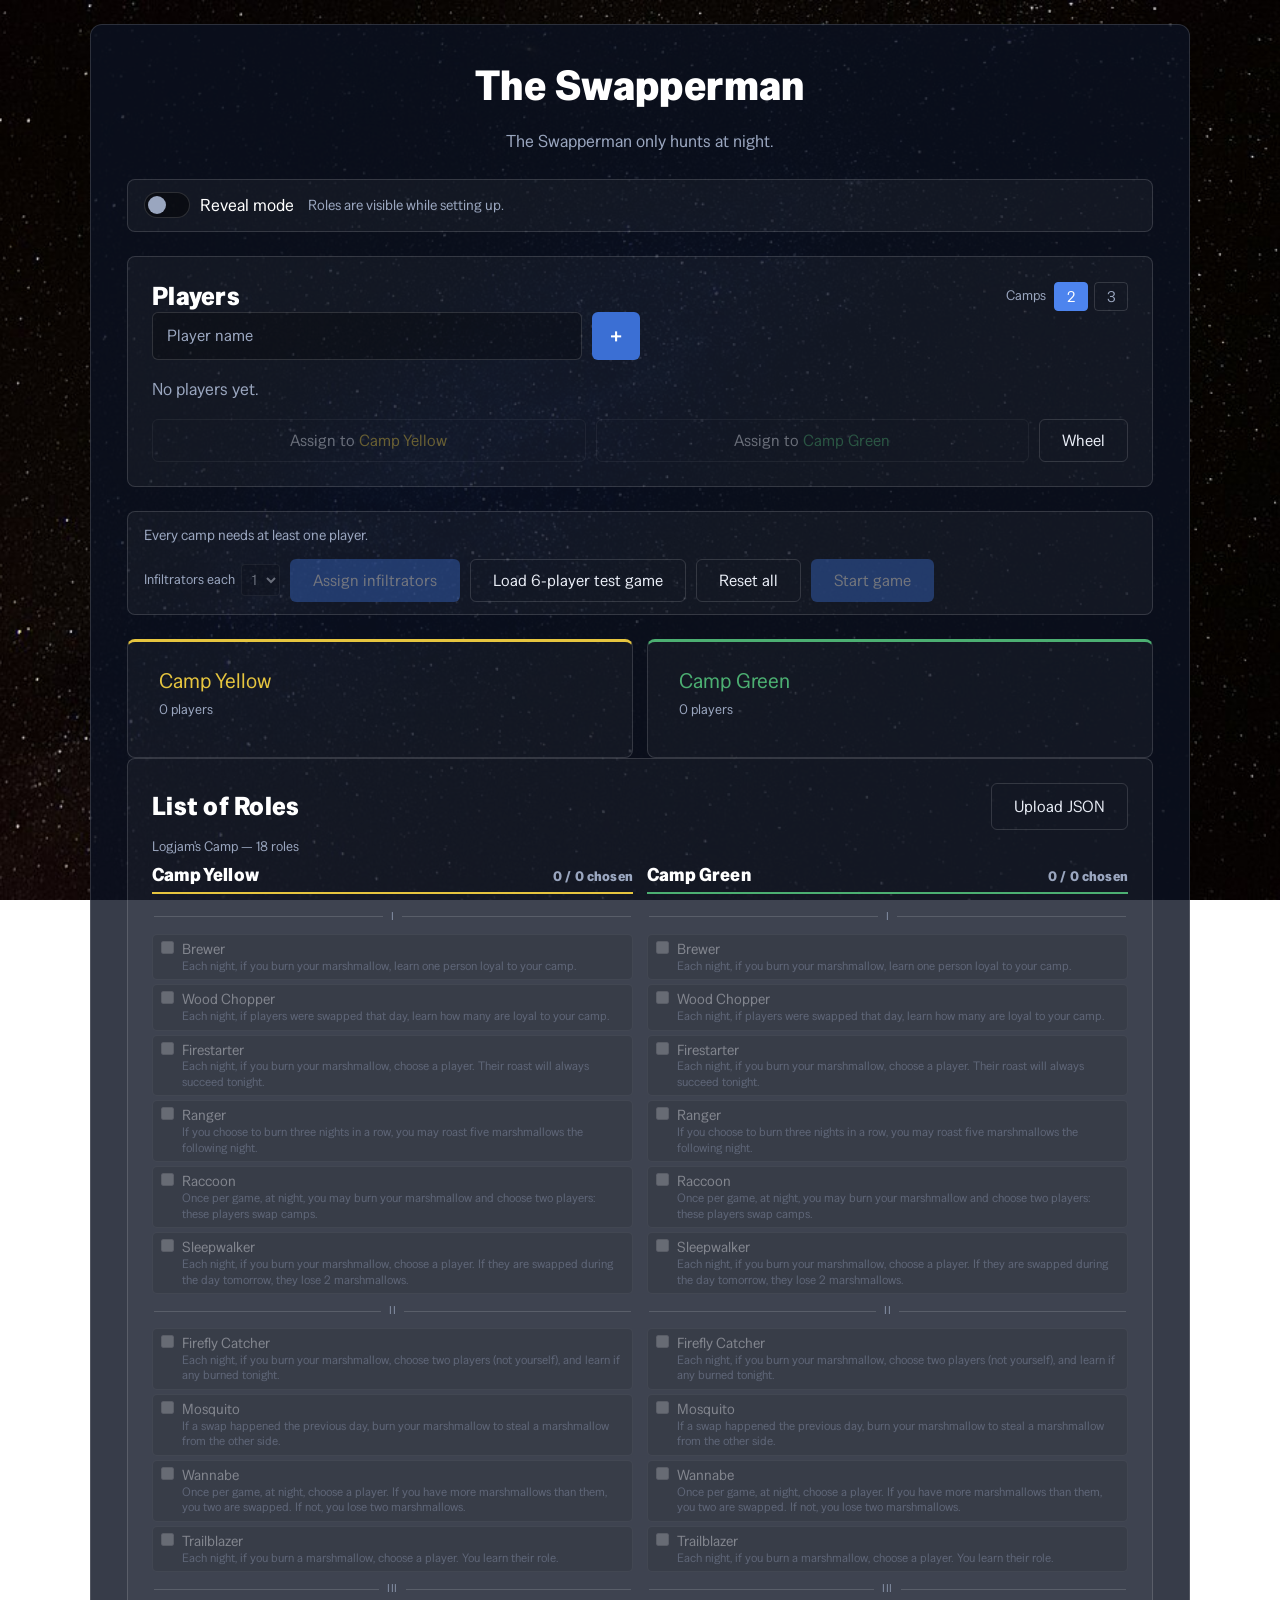
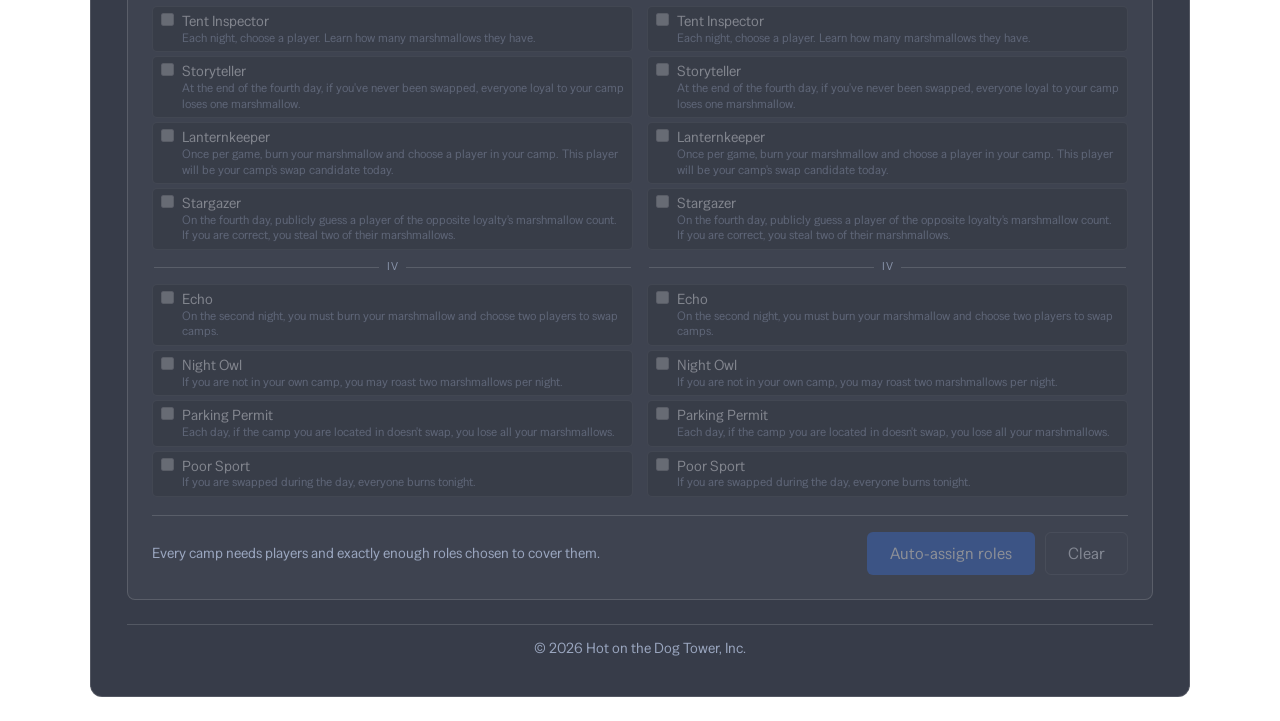
==== commit ca7c5afa: "3-team" ====
--- a/index.html
+++ b/index.html
@@ -32,7 +32,14 @@
       </div>
 
       <section id="setup" class="panel">
-        <h2>Players</h2>
+        <div class="setup-head">
+          <h2>Players</h2>
+          <div class="camp-count" id="camp-count" role="group" aria-label="Number of camps">
+            <span class="camp-count-label">Camps</span>
+            <button type="button" class="camp-count-btn is-active" data-count="2">2</button>
+            <button type="button" class="camp-count-btn" data-count="3">3</button>
+          </div>
+        </div>
 
         <form class="player-form" id="player-form">
           <input
@@ -51,6 +58,9 @@
         <div class="assign-bar">
           <button type="button" class="btn assign-btn assign-left" id="assign-left" disabled>
             Assign to <span class="assign-label" id="assign-left-label">Camp Yellow</span>
+          </button>
+          <button type="button" class="btn assign-btn assign-middle" id="assign-middle" hidden disabled>
+            Assign to <span class="assign-label" id="assign-middle-label">Camp Purple</span>
           </button>
           <button type="button" class="btn assign-btn assign-right" id="assign-right" disabled>
             Assign to <span class="assign-label" id="assign-right-label">Camp Green</span>
@@ -80,6 +90,8 @@
         <p class="game-bar-text" id="game-bar-text">Game in progress.</p>
         <div class="game-bar-actions">
           <button type="button" class="btn" id="swap-camps" disabled>Swap camps</button>
+          <button type="button" class="btn" id="rotate-cw" hidden disabled>Rotate &#8635;</button>
+          <button type="button" class="btn" id="rotate-ccw" hidden disabled>Rotate &#8634;</button>
           <button type="button" class="btn" id="end-roasting" disabled>End roasting phase</button>
           <button type="button" class="btn btn-secondary" id="clear-actions" disabled>Clear choices</button>
           <button type="button" class="btn btn-secondary" id="new-game">New game</button>
@@ -103,6 +115,21 @@
           <div class="team-grid" id="left-grid"></div>
         </section>
 
+        <section class="panel team-panel team-middle" id="team-middle-panel" hidden>
+          <input
+            type="text"
+            class="team-name"
+            id="team-middle-name"
+            value="Camp Purple"
+            aria-label="Middle team name"
+            maxlength="20">
+          <div class="team-head">
+            <p class="team-count"><span id="middle-count">0</span> players</p>
+            <span class="team-total" id="middle-total" hidden>0</span>
+          </div>
+          <div class="team-grid" id="middle-grid"></div>
+        </section>
+
         <section class="panel team-panel team-right">
           <input
             type="text"
@@ -141,6 +168,14 @@
             <div class="role-list" id="roles-left-list"></div>
           </div>
 
+          <div class="roles-column" id="roles-middle-column" hidden>
+            <h3 class="roles-heading roles-heading-middle">
+              <span id="roles-middle-name">Camp Purple</span>
+              <span class="roles-progress" id="roles-middle-progress">0 / 0</span>
+            </h3>
+            <div class="role-list" id="roles-middle-list"></div>
+          </div>
+
           <div class="roles-column">
             <h3 class="roles-heading roles-heading-right">
               <span id="roles-right-name">Camp Green</span>
--- a/styles.css
+++ b/styles.css
@@ -29,6 +29,7 @@
 
   /* Teams */
   --color-team-left: #e6c53f;
+  --color-team-middle: #b07fe8;
   --color-team-right: #4caf72;
 
   /* Type */
@@ -281,8 +282,9 @@
 }
 
 /* Camp color on the revealed role */
-.reveal-modal[data-team="left"]  .reveal-role { color: var(--color-team-left); }
-.reveal-modal[data-team="right"] .reveal-role { color: var(--color-team-right); }
+.reveal-modal[data-team="left"]   .reveal-role { color: var(--color-team-left); }
+.reveal-modal[data-team="middle"] .reveal-role { color: var(--color-team-middle); }
+.reveal-modal[data-team="right"]  .reveal-role { color: var(--color-team-right); }
 
 /* ==========================================================================
    Team wheel
@@ -337,8 +339,9 @@
   color: var(--color-heading);
 }
 
-.wheel-modal[data-team="left"]  .wheel-next-team { color: var(--color-team-left); }
-.wheel-modal[data-team="right"] .wheel-next-team { color: var(--color-team-right); }
+.wheel-modal[data-team="left"]   .wheel-next-team { color: var(--color-team-left); }
+.wheel-modal[data-team="middle"] .wheel-next-team { color: var(--color-team-middle); }
+.wheel-modal[data-team="right"]  .wheel-next-team { color: var(--color-team-right); }
 
 /* Square, and as large as the screen allows once the header and footer have
    taken their share. */
@@ -449,8 +452,9 @@
   font-size: 1.35rem;
 }
 
-.wheel-result[data-team="left"]  { color: var(--color-team-left); }
-.wheel-result[data-team="right"] { color: var(--color-team-right); }
+.wheel-result[data-team="left"]   { color: var(--color-team-left); }
+.wheel-result[data-team="middle"] { color: var(--color-team-middle); }
+.wheel-result[data-team="right"]  { color: var(--color-team-right); }
 
 .btn.wheel-spin {
   padding: 12px 48px;
@@ -584,6 +588,62 @@
   margin-top: 16px;
 }
 
+/* ==========================================================================
+   Camp count switch
+   ========================================================================== */
+
+.setup-head {
+  display: flex;
+  align-items: center;
+  justify-content: space-between;
+  flex-wrap: wrap;
+  gap: 12px;
+}
+
+.setup-head h2 {
+  margin: 0;
+}
+
+.camp-count {
+  display: flex;
+  align-items: center;
+  gap: 6px;
+}
+
+.camp-count-label {
+  margin-right: 2px;
+  color: var(--color-muted);
+  font-size: 0.85rem;
+}
+
+.camp-count-btn {
+  min-width: 34px;
+  padding: 4px 10px;
+  border: 1px solid var(--color-border);
+  border-radius: 4px;
+  background: none;
+  color: var(--color-muted);
+  font-family: var(--font-main);
+  font-size: 0.95rem;
+  cursor: pointer;
+}
+
+.camp-count-btn:hover:not(:disabled) {
+  color: var(--color-text);
+  border-color: var(--color-btn-bg-hover);
+}
+
+.camp-count-btn.is-active {
+  border-color: var(--color-btn-bg-hover);
+  background-color: var(--color-btn-bg-hover);
+  color: var(--color-btn-text);
+}
+
+.camp-count-btn:disabled {
+  opacity: 0.4;
+  cursor: default;
+}
+
 .btn.assign-btn {
   flex: 1;
   padding: 10px 16px;
@@ -604,6 +664,12 @@
   color: #1a1a1a;
 }
 
+.btn.assign-middle:not(:disabled):hover {
+  background-color: var(--color-team-middle);
+  border-color: var(--color-team-middle);
+  color: #1b1023;
+}
+
 .btn.assign-right:not(:disabled):hover {
   background-color: var(--color-team-right);
   border-color: var(--color-team-right);
@@ -611,8 +677,9 @@
 }
 
 /* Class, not ID — an ID here would outrank the :hover override below */
-.assign-left  .assign-label { color: var(--color-team-left); }
-.assign-right .assign-label { color: var(--color-team-right); }
+.assign-left   .assign-label { color: var(--color-team-left); }
+.assign-middle .assign-label { color: var(--color-team-middle); }
+.assign-right  .assign-label { color: var(--color-team-right); }
 
 /* On hover the button takes the team color, so the label follows the
    button's own dark text color instead of vanishing into the background */
@@ -688,6 +755,10 @@
   display: grid;
   grid-template-columns: 1fr 1fr;
   gap: 14px;
+}
+
+body[data-camps="3"] .roles-columns {
+  grid-template-columns: repeat(3, 1fr);
 }
 
 .roles-heading {
@@ -701,8 +772,9 @@
   border-bottom: 2px solid var(--color-border);
 }
 
-.roles-heading-left  { border-bottom-color: var(--color-team-left); }
-.roles-heading-right { border-bottom-color: var(--color-team-right); }
+.roles-heading-left   { border-bottom-color: var(--color-team-left); }
+.roles-heading-middle { border-bottom-color: var(--color-team-middle); }
+.roles-heading-right  { border-bottom-color: var(--color-team-right); }
 
 .roles-progress {
   color: var(--color-muted);
@@ -941,8 +1013,9 @@
   margin-top: 8px;
 }
 
-.night-step[data-alignment="left"]  { border-left-color: var(--color-team-left); }
-.night-step[data-alignment="right"] { border-left-color: var(--color-team-right); }
+.night-step[data-alignment="left"]   { border-left-color: var(--color-team-left); }
+.night-step[data-alignment="middle"] { border-left-color: var(--color-team-middle); }
+.night-step[data-alignment="right"]  { border-left-color: var(--color-team-right); }
 
 .night-row::before {
   counter-increment: night-step;
@@ -967,8 +1040,9 @@
   font-size: 0.9rem;
 }
 
-.night-player[data-alignment="left"]  { color: var(--color-team-left); }
-.night-player[data-alignment="right"] { color: var(--color-team-right); }
+.night-player[data-alignment="left"]   { color: var(--color-team-left); }
+.night-player[data-alignment="middle"] { color: var(--color-team-middle); }
+.night-player[data-alignment="right"]  { color: var(--color-team-right); }
 
 /* Expanded history — deliberately terse */
 .night-history {
@@ -1284,8 +1358,9 @@
   white-space: nowrap;
 }
 
-.player-align-tag[data-alignment="left"]  { color: var(--color-team-left); }
-.player-align-tag[data-alignment="right"] { color: var(--color-team-right); }
+.player-align-tag[data-alignment="left"]   { color: var(--color-team-left); }
+.player-align-tag[data-alignment="middle"] { color: var(--color-team-middle); }
+.player-align-tag[data-alignment="right"]  { color: var(--color-team-right); }
 
 .player-card.is-infiltrator {
   border-style: dashed;
@@ -1302,13 +1377,20 @@
   align-items: start;
 }
 
+/* Three camps means a third track. Set on <body> so the team columns and the
+   role columns below them stay in step with one switch. */
+body[data-camps="3"] .teams {
+  grid-template-columns: repeat(3, 1fr);
+}
+
 .team-panel {
   margin-bottom: 0;
   border-top: 3px solid var(--color-border);
 }
 
-.team-left  { border-top-color: var(--color-team-left); }
-.team-right { border-top-color: var(--color-team-right); }
+.team-left   { border-top-color: var(--color-team-left); }
+.team-middle { border-top-color: var(--color-team-middle); }
+.team-right  { border-top-color: var(--color-team-right); }
 
 /* Renameable team headings — an input styled to read as an h2 */
 .team-name {
@@ -1337,8 +1419,9 @@
   background-color: rgba(0, 0, 0, 0.25);
 }
 
-.team-left  .team-name { color: var(--color-team-left); }
-.team-right .team-name { color: var(--color-team-right); }
+.team-left   .team-name { color: var(--color-team-left); }
+.team-middle .team-name { color: var(--color-team-middle); }
+.team-right  .team-name { color: var(--color-team-right); }
 
 .team-head {
   display: flex;
@@ -1362,8 +1445,9 @@
   color: var(--color-heading);
 }
 
-.team-left  .team-total { color: var(--color-team-left); }
-.team-right .team-total { color: var(--color-team-right); }
+.team-left   .team-total { color: var(--color-team-left); }
+.team-middle .team-total { color: var(--color-team-middle); }
+.team-right  .team-total { color: var(--color-team-right); }
 
 .team-grid {
   display: grid;
@@ -1380,13 +1464,15 @@
 }
 
 /* Physical camp — the fallback, and what reveal mode shows */
-.player-card[data-team="left"]  { border-left-color: var(--color-team-left); }
-.player-card[data-team="right"] { border-left-color: var(--color-team-right); }
+.player-card[data-team="left"]   { border-left-color: var(--color-team-left); }
+.player-card[data-team="middle"] { border-left-color: var(--color-team-middle); }
+.player-card[data-team="right"]  { border-left-color: var(--color-team-right); }
 
 /* Loyalty wins where it's known, so an infiltrator reads as the other camp.
    Same specificity as the rules above, so order is what makes this win. */
-.player-card[data-alignment="left"]  { border-left-color: var(--color-team-left); }
-.player-card[data-alignment="right"] { border-left-color: var(--color-team-right); }
+.player-card[data-alignment="left"]   { border-left-color: var(--color-team-left); }
+.player-card[data-alignment="middle"] { border-left-color: var(--color-team-middle); }
+.player-card[data-alignment="right"]  { border-left-color: var(--color-team-right); }
 
 .player-card h3 {
   margin: 0;
@@ -1495,7 +1581,9 @@
   }
 
   /* Columns stack rather than squeezing to unusable widths */
-  .teams {
+  .teams,
+  body[data-camps="3"] .teams,
+  body[data-camps="3"] .roles-columns {
     grid-template-columns: 1fr;
   }
 
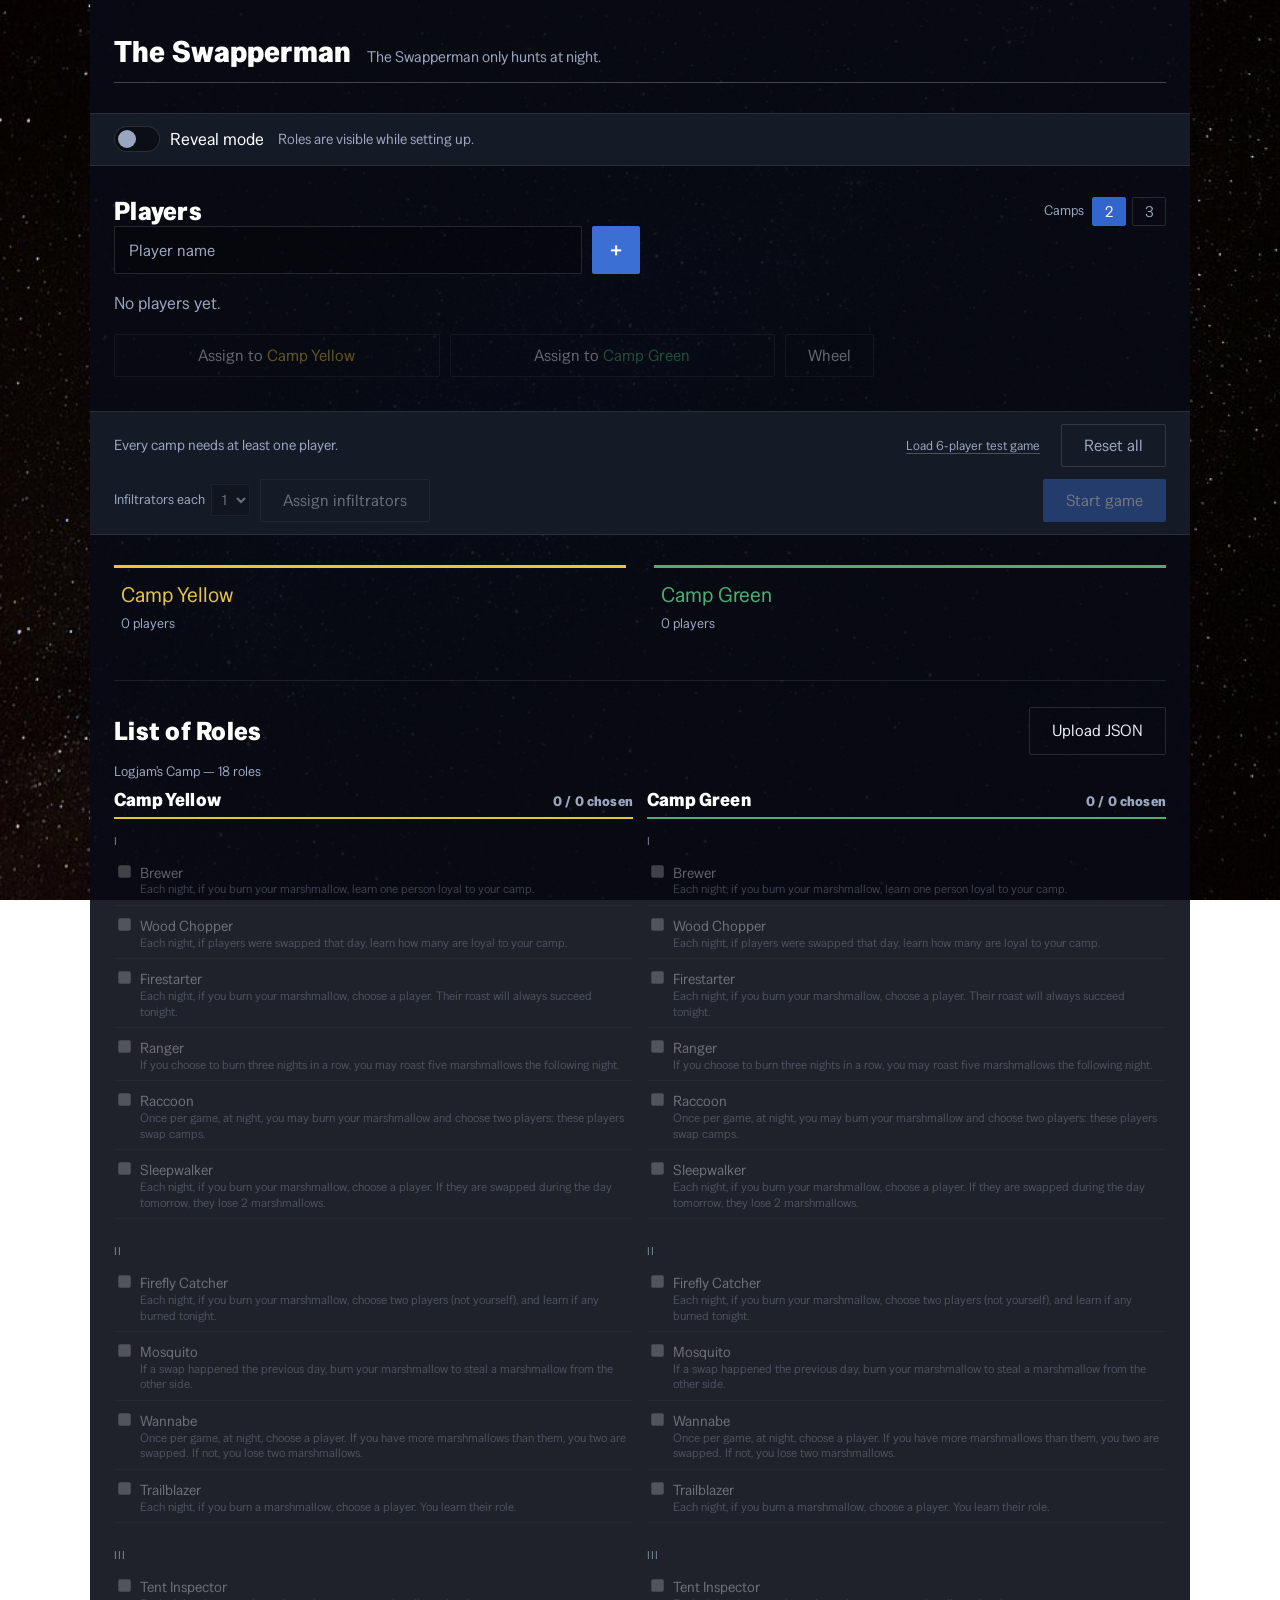
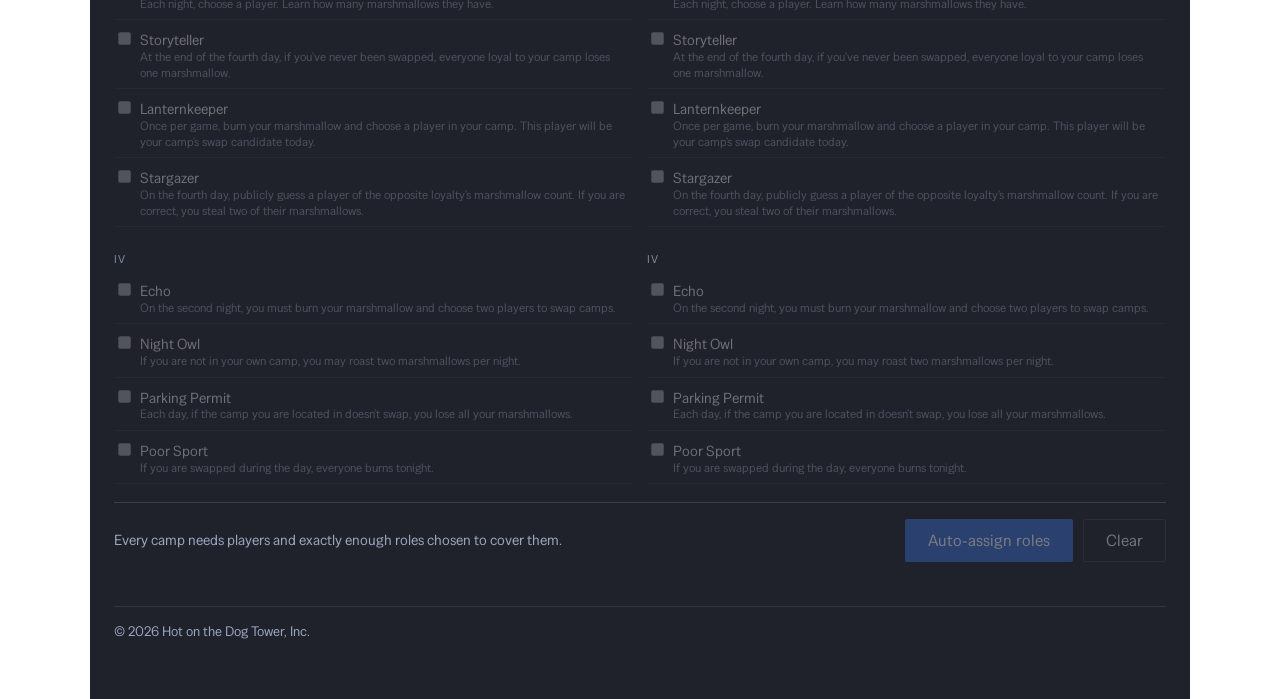
==== commit 8736aaed: "many updates" ====
--- a/index.html
+++ b/index.html
@@ -57,13 +57,13 @@
 
         <div class="assign-bar">
           <button type="button" class="btn assign-btn assign-left" id="assign-left" disabled>
-            Assign to <span class="assign-label" id="assign-left-label">Camp Yellow</span>
+            Assign <span class="assign-count" id="assign-left-count"></span> to <span class="assign-label" id="assign-left-label">Camp Yellow</span>
           </button>
           <button type="button" class="btn assign-btn assign-middle" id="assign-middle" hidden disabled>
-            Assign to <span class="assign-label" id="assign-middle-label">Camp Purple</span>
+            Assign <span class="assign-count" id="assign-middle-count"></span> to <span class="assign-label" id="assign-middle-label">Camp Purple</span>
           </button>
           <button type="button" class="btn assign-btn assign-right" id="assign-right" disabled>
-            Assign to <span class="assign-label" id="assign-right-label">Camp Green</span>
+            Assign <span class="assign-count" id="assign-right-count"></span> to <span class="assign-label" id="assign-right-label">Camp Green</span>
           </button>
           <button type="button" class="btn btn-secondary" id="wheel-btn" disabled>Wheel</button>
         </div>
@@ -71,32 +71,56 @@
       </section>
 
       <div class="camp-tools" id="camp-tools">
-        <p class="camp-tools-hint" id="infiltrate-hint"></p>
-        <div class="camp-tools-actions">
+        <div class="bar-status">
+          <p class="camp-tools-hint" id="infiltrate-hint"></p>
+          <div class="bar-aside">
+            <!-- Dev only: safe to comment out this button, the script handles its absence -->
+            <button type="button" class="btn btn-dev" id="load-test" disabled>Load 6-player test game</button>
+            <!-- /Dev only -->
+            <button type="button" class="btn btn-danger" id="reset-all">Reset all</button>
+          </div>
+        </div>
+        <div class="bar-actions camp-tools-actions">
           <label class="infiltrator-count">
             Infiltrators each
             <select id="infiltrator-count" disabled></select>
           </label>
-          <button type="button" class="btn" id="assign-infiltrators" disabled>Assign infiltrators</button>
-          <!-- Dev only: safe to comment out this button, the script handles its absence -->
-          <button type="button" class="btn btn-secondary" id="load-test" disabled>Load 6-player test game</button>
-          <!-- /Dev only -->
-          <button type="button" class="btn btn-secondary" id="reset-all">Reset all</button>
-          <button type="button" class="btn btn-start" id="start-game" disabled>Start game</button>
+          <button type="button" class="btn btn-secondary" id="assign-infiltrators" disabled>Assign infiltrators</button>
+          <button type="button" class="btn btn-commit" id="start-game" disabled>Start game</button>
         </div>
       </div>
 
       <div class="game-bar" id="game-bar" hidden>
-        <p class="game-bar-text" id="game-bar-text">Game in progress.</p>
-        <div class="game-bar-actions">
-          <button type="button" class="btn" id="swap-camps" disabled>Swap camps</button>
-          <button type="button" class="btn" id="rotate-cw" hidden disabled>Rotate &#8635;</button>
-          <button type="button" class="btn" id="rotate-ccw" hidden disabled>Rotate &#8634;</button>
-          <button type="button" class="btn" id="end-roasting" disabled>End roasting phase</button>
+        <div class="bar-status">
+          <p class="game-bar-text" id="game-bar-text">Game in progress.</p>
+          <div class="bar-aside">
+            <button type="button" class="btn btn-danger" id="new-game">New game</button>
+          </div>
+        </div>
+        <div class="bar-actions game-bar-actions">
+          <button type="button" class="btn btn-secondary" id="swap-camps" disabled>Swap camps</button>
+          <button type="button" class="btn btn-secondary" id="rotate-cw" hidden disabled>Rotate &#8635;</button>
+          <button type="button" class="btn btn-secondary" id="rotate-ccw" hidden disabled>Rotate &#8634;</button>
           <button type="button" class="btn btn-secondary" id="clear-actions" disabled>Clear choices</button>
-          <button type="button" class="btn btn-secondary" id="new-game">New game</button>
-        </div>
-      </div>
+          <button type="button" class="btn btn-commit" id="end-roasting" disabled>End roasting phase</button>
+        </div>
+      </div>
+
+      <section id="night-order" class="panel night-runner" hidden>
+        <div class="runner-head">
+          <h2>Night Order</h2>
+          <p class="runner-position" id="runner-position" aria-live="polite"></p>
+        </div>
+
+        <div class="runner-step" id="runner-step"></div>
+
+        <div class="runner-nav">
+          <button type="button" class="btn btn-secondary" id="runner-prev">Previous</button>
+          <button type="button" class="btn" id="runner-next">Next</button>
+        </div>
+
+        <div class="runner-end" id="runner-end" hidden></div>
+      </section>
 
       <div class="teams">
 
@@ -106,8 +130,7 @@
             class="team-name"
             id="team-left-name"
             value="Camp Yellow"
-            aria-label="Left team name"
-            maxlength="20">
+            aria-label="Left team name">
           <div class="team-head">
             <p class="team-count"><span id="left-count">0</span> players</p>
             <span class="team-total" id="left-total" hidden>0</span>
@@ -121,8 +144,7 @@
             class="team-name"
             id="team-middle-name"
             value="Camp Purple"
-            aria-label="Middle team name"
-            maxlength="20">
+            aria-label="Middle team name">
           <div class="team-head">
             <p class="team-count"><span id="middle-count">0</span> players</p>
             <span class="team-total" id="middle-total" hidden>0</span>
@@ -136,8 +158,7 @@
             class="team-name"
             id="team-right-name"
             value="Camp Green"
-            aria-label="Right team name"
-            maxlength="20">
+            aria-label="Right team name">
           <div class="team-head">
             <p class="team-count"><span id="right-count">0</span> players</p>
             <span class="team-total" id="right-total" hidden>0</span>
@@ -162,7 +183,7 @@
 
           <div class="roles-column">
             <h3 class="roles-heading roles-heading-left">
-              <span id="roles-left-name">Camp Yellow</span>
+              <span class="roles-camp-name" id="roles-left-name">Camp Yellow</span>
               <span class="roles-progress" id="roles-left-progress">0 / 0</span>
             </h3>
             <div class="role-list" id="roles-left-list"></div>
@@ -170,7 +191,7 @@
 
           <div class="roles-column" id="roles-middle-column" hidden>
             <h3 class="roles-heading roles-heading-middle">
-              <span id="roles-middle-name">Camp Purple</span>
+              <span class="roles-camp-name" id="roles-middle-name">Camp Purple</span>
               <span class="roles-progress" id="roles-middle-progress">0 / 0</span>
             </h3>
             <div class="role-list" id="roles-middle-list"></div>
@@ -178,7 +199,7 @@
 
           <div class="roles-column">
             <h3 class="roles-heading roles-heading-right">
-              <span id="roles-right-name">Camp Green</span>
+              <span class="roles-camp-name" id="roles-right-name">Camp Green</span>
               <span class="roles-progress" id="roles-right-progress">0 / 0</span>
             </h3>
             <div class="role-list" id="roles-right-list"></div>
@@ -193,11 +214,6 @@
           </div>
 
         </div>
-      </section>
-
-      <section id="night-order" class="panel" hidden>
-        <h2>Night Order</h2>
-        <ol class="night-list" id="night-list"></ol>
       </section>
 
     </main>
--- a/styles.css
+++ b/styles.css
@@ -5,8 +5,14 @@
 :root {
   /* Layout */
   --container-width: 1100px;
-  --container-radius: 12px;
   --gap: 24px;
+
+  /* Two radii, and that is the whole system. 0 for structure, 2px for the
+     things that behave like physical objects. Eight slightly-rounded values
+     is how a layout ends up looking generated rather than drawn.
+     Exception: anything carrying the 3px camp stripe is square, so the stripe
+     meets a hard corner rather than dying into a curve. */
+  --radius: 2px;
 
   /* Text */
   --color-text: #e8ecf5;
@@ -15,17 +21,35 @@
   --color-link: #7fb8ff;
   --color-link-hover: #b3d5ff;
 
-  /* Surfaces */
-  --color-container-bg: rgba(12, 18, 34, 0.82);
-  --color-panel-bg: rgba(255, 255, 255, 0.04);
-  --color-border: rgba(255, 255, 255, 0.14);
+  /* Surfaces — real colours, not sheets of translucent white stacked on dark.
+     The scrim is the reading column over the photograph; surface is what an
+     object sits on; sunk is a well you type into. */
+  --color-scrim: rgba(8, 11, 20, 0.90);
+  --color-surface: #141a26;
+  --color-surface-sunk: #0c1017;
+  --color-container-bg: var(--color-scrim);
+  --color-panel-bg: var(--color-surface);
+
+  /* One hairline, used sparingly, plus a stronger one for real divisions */
+  --color-border: rgba(255, 255, 255, 0.13);
+  --color-rule: rgba(255, 255, 255, 0.09);
+  --color-rule-strong: rgba(255, 255, 255, 0.24);
 
   /* Buttons */
   --color-btn-bg: #3b6fd4;
-  --color-btn-bg-hover: #4d84ee;
+  /* Deepens on hover rather than lightening: the old #4d84ee put white
+     button text at 3.6:1, which a host reading mid-narration feels. */
+  --color-btn-bg-hover: #3366cc;
   --color-btn-text: #ffffff;
   --color-btn-secondary-bg: transparent;
   --color-btn-secondary-text: #e8ecf5;
+
+  /* Destructive actions — Reset all, New game */
+  --color-danger: #ff8f8f;
+  --color-danger-bg: rgba(200, 60, 60, 0.18);
+
+  /* Keyboard focus ring, used by every focusable control */
+  --color-focus: #7fb8ff;
 
   /* Teams */
   --color-team-left: #e6c53f;
@@ -53,7 +77,7 @@
 
 body {
   margin: 0;
-  padding: var(--gap) 0;
+  padding: 0;
   min-height: 100vh;
 
   font-family: var(--font-main);
@@ -93,32 +117,53 @@
 }
 
 /* ==========================================================================
-   Fixed-width centered container
+   The column
+
+   A single unbroken column of dark running the full height of the page, not
+   a rounded card floating on a photograph. The photo shows at the sides on a
+   wide screen and the column holds the work.
    ========================================================================== */
 
 .container {
   width: var(--container-width);
-  max-width: calc(100% - 2 * var(--gap));
+  max-width: 100%;
+  min-height: 100vh;
   margin: 0 auto;
-  padding: calc(var(--gap) * 1.5);
-
-  background-color: var(--color-container-bg);
-  border: 1px solid var(--color-border);
-  border-radius: var(--container-radius);
+  padding: 34px var(--gap) 56px;
+
+  background-color: var(--color-scrim);
+  border: 0;
+  border-radius: 0;
 }
 
 /* ==========================================================================
    Header / nav / footer
    ========================================================================== */
 
+/* Title and tagline share a baseline instead of stacking into a centred
+   hero. The host looks at this between steps of a live game; it does not need
+   165px of masthead every time. */
 .site-header {
-  text-align: center;
-  margin-bottom: var(--gap);
+  display: flex;
+  align-items: baseline;
+  flex-wrap: wrap;
+  gap: 4px 16px;
+
+  padding-bottom: 12px;
+  margin-bottom: 30px;
+  border-bottom: 1px solid var(--color-rule-strong);
+}
+
+.site-header h1 {
+  margin: 0;
+  font-size: 1.85rem;
+  letter-spacing: 0.005em;
 }
 
 .tagline {
   color: var(--color-muted);
   margin: 0;
+  font-size: 0.95rem;
 }
 
 .site-nav {
@@ -132,12 +177,11 @@
 }
 
 .site-footer {
-  margin-top: var(--gap);
-  padding-top: 12px;
-  border-top: 1px solid var(--color-border);
-  text-align: center;
-  color: var(--color-muted);
-  font-size: 0.9rem;
+  margin-top: 44px;
+  padding-top: 14px;
+  border-top: 1px solid var(--color-rule);
+  color: var(--color-muted);
+  font-size: 0.85rem;
 }
 
 .site-footer p {
@@ -148,16 +192,21 @@
    Reveal mode toggle
    ========================================================================== */
 
+/* Control strips run the full width of the column and are bounded by rules,
+   the way a toolbar is. Boxing them in a rounded rectangle inside an already
+   boxed page was the third nested card on the screen. */
 .reveal-bar {
   display: flex;
   align-items: center;
   gap: 14px;
   flex-wrap: wrap;
-  margin-bottom: var(--gap);
-  padding: 12px 16px;
-  border: 1px solid var(--color-border);
-  border-radius: 8px;
-  background-color: var(--color-panel-bg);
+
+  margin: 0 calc(var(--gap) * -1) 30px;
+  padding: 12px var(--gap);
+  border: 0;
+  border-block: 1px solid var(--color-rule);
+  border-radius: 0;
+  background-color: var(--color-surface);
 }
 
 .reveal-toggle {
@@ -207,7 +256,7 @@
 }
 
 .reveal-toggle input:focus-visible + .reveal-switch {
-  outline: 2px solid var(--color-btn-bg-hover);
+  outline: 2px solid var(--color-focus);
   outline-offset: 2px;
 }
 
@@ -306,8 +355,10 @@
 
   background-color: #05070d;
 
-  /* Whatever the viewport has left once the header and footer are paid for */
-  --wheel-size: min(92vw, calc(100vh - 250px), 880px);
+  /* This is the one screen that gets turned around to face the table, so the
+     disc takes everything the viewport has and the chrome is trimmed to what
+     the room actually needs to read. */
+  --wheel-size: min(94vw, calc(100vh - 232px), 1100px);
 }
 
 .wheel-stage {
@@ -315,7 +366,7 @@
   flex-direction: column;
   align-items: center;
   justify-content: center;
-  gap: 16px;
+  gap: 10px;
 
   width: 100%;
   height: 100%;
@@ -330,8 +381,8 @@
 .wheel-next {
   margin: 0;
   color: var(--color-muted);
-  font-size: 1.1rem;
-  letter-spacing: 0.06em;
+  font-size: 1.5rem;
+  letter-spacing: 0.08em;
   text-transform: uppercase;
 }
 
@@ -356,8 +407,12 @@
   width: 100%;
   height: 100%;
   border-radius: 50%;
-  border: 4px solid rgba(255, 255, 255, 0.65);
-  box-shadow: 0 0 60px rgba(0, 0, 0, 0.6);
+  border: 6px solid rgba(255, 255, 255, 0.82);
+
+  /* Neutral elevation only. The camp at stake is already said by every slice
+     being that colour and by the header above it; a coloured halo round the
+     rim would be decoration on top of a message already delivered. */
+  box-shadow: 0 24px 70px rgba(0, 0, 0, 0.75);
 
   /* Duration must stay in step with WHEEL_SPIN_MS in script.js */
   transition: transform 8s cubic-bezier(0.15, 0.78, 0.1, 1);
@@ -400,17 +455,56 @@
 /* Block rather than flex: text-overflow only ellipsises a block box, and a
    line-height matching the height does the vertical centring just as well. */
 .wheel-label {
-  height: 2.4em;
-  margin-top: -1.2em;
-  line-height: 2.4em;
-
-  padding-right: 7%;
+  height: 1.7em;
+  margin-top: -0.85em;
+  line-height: 1.7em;
+
+  padding-right: 6%;
   text-align: right;
 
   color: #0b1020;
   white-space: nowrap;
   overflow: hidden;
   text-overflow: ellipsis;
+}
+
+.wheel-label-text {
+  display: inline-block;
+  font-weight: 700;
+  letter-spacing: -0.01em;
+}
+
+/* Turned about its own centre, so a strip rotated past the vertical still
+   reads left-to-right. Same position on the slice, right way up. */
+.wheel-label-text.is-flipped {
+  transform: rotate(180deg);
+}
+
+/* The verdict: the winning name lifts off its slice while the wedge pulses
+   underneath it. */
+/* Stays dark and gains a white halo rather than going white: the wedge under
+   it blazes to near-white at the peak of the pulse, so light-on-light would
+   lose the name at exactly the moment the table is looking at it. */
+.wheel-label-text.is-winner {
+  color: #0b1020;
+  text-shadow:
+    0 0 4px rgba(255, 255, 255, 1),
+    0 0 16px rgba(255, 255, 255, 0.95);
+  animation: wheel-winner-pop 0.5s cubic-bezier(0.16, 1, 0.3, 1) both;
+}
+
+.wheel-label-text.is-flipped.is-winner {
+  animation-name: wheel-winner-pop-flipped;
+}
+
+@keyframes wheel-winner-pop {
+  from { transform: scale(1); }
+  to   { transform: scale(1.35); }
+}
+
+@keyframes wheel-winner-pop-flipped {
+  from { transform: rotate(180deg) scale(1); }
+  to   { transform: rotate(180deg) scale(1.35); }
 }
 
 .wheel-spoke {
@@ -434,8 +528,8 @@
 }
 
 @keyframes wheel-glow-pulse {
-  0%, 100% { opacity: 0.1; }
-  50%      { opacity: 0.75; }
+  0%, 100% { opacity: 0.15; }
+  50%      { opacity: 0.95; }
 }
 
 .wheel-foot {
@@ -447,9 +541,10 @@
 
 .wheel-result {
   margin: 0;
-  min-height: 1.5em;
+  min-height: 1.4em;
   color: var(--color-heading);
-  font-size: 1.35rem;
+  font-size: 2rem;
+  line-height: 1.4;
 }
 
 .wheel-result[data-team="left"]   { color: var(--color-team-left); }
@@ -457,9 +552,9 @@
 .wheel-result[data-team="right"]  { color: var(--color-team-right); }
 
 .btn.wheel-spin {
-  padding: 12px 48px;
-  font-size: 1.2rem;
-  letter-spacing: 0.12em;
+  padding: 14px 64px;
+  font-size: 1.45rem;
+  letter-spacing: 0.14em;
 }
 
 /* Landscape phones have no height to spare, so drop the header line and let
@@ -474,6 +569,11 @@
   }
 
   .wheel-result {
+    font-size: 1.3rem;
+  }
+
+  .btn.wheel-spin {
+    padding: 10px 44px;
     font-size: 1.1rem;
   }
 }
@@ -482,16 +582,29 @@
    Panels
    ========================================================================== */
 
+/* Sections are separated by a rule and by air, not by being put in a box.
+   More space above a heading than below it, so each section reads as owning
+   what follows it rather than floating. */
 .panel {
-  background-color: var(--color-panel-bg);
-  border: 1px solid var(--color-border);
-  border-radius: 8px;
-  padding: var(--gap);
-  margin-bottom: var(--gap);
+  background: none;
+  border: 0;
+  border-top: 1px solid var(--color-rule);
+  border-radius: 0;
+  padding: 26px 0 0;
+  margin-bottom: 34px;
 }
 
 .panel:last-child {
   margin-bottom: 0;
+}
+
+/* A control band already ends with a rule, so the next section must not draw
+   a second one a few pixels below it. */
+.reveal-bar + .panel,
+.game-bar + .panel,
+.camp-tools + .panel {
+  border-top: 0;
+  padding-top: 0;
 }
 
 .panel ul {
@@ -519,7 +632,7 @@
   flex: 1;
   padding: 10px 14px;
   border: 1px solid var(--color-border);
-  border-radius: 6px;
+  border-radius: var(--radius);
 
   background-color: rgba(0, 0, 0, 0.25);
   color: var(--color-text);
@@ -584,8 +697,11 @@
 
 .assign-bar {
   display: flex;
+  flex-wrap: wrap;
   gap: 10px;
   margin-top: 16px;
+  /* Stretched across the whole column these read as empty input fields */
+  max-width: 760px;
 }
 
 /* ==========================================================================
@@ -620,7 +736,7 @@
   min-width: 34px;
   padding: 4px 10px;
   border: 1px solid var(--color-border);
-  border-radius: 4px;
+  border-radius: var(--radius);
   background: none;
   color: var(--color-muted);
   font-family: var(--font-main);
@@ -646,16 +762,16 @@
 
 .btn.assign-btn {
   flex: 1;
+  /* Camp names are free text, so the label has to be allowed to wrap and the
+     button to shrink — a flex item's default min-width would otherwise push
+     the whole bar past the panel edge. */
+  min-width: 0;
+  overflow-wrap: anywhere;
   padding: 10px 16px;
   border: 1px solid var(--color-border);
   background: none;
   color: var(--color-text);
   font-size: 1rem;
-}
-
-.btn.assign-btn:disabled {
-  opacity: 0.4;
-  cursor: default;
 }
 
 .btn.assign-left:not(:disabled):hover {
@@ -776,6 +892,13 @@
 .roles-heading-middle { border-bottom-color: var(--color-team-middle); }
 .roles-heading-right  { border-bottom-color: var(--color-team-right); }
 
+/* Takes whatever the counter beside it doesn't need, and breaks a long camp
+   name rather than pushing the column wider */
+.roles-camp-name {
+  min-width: 0;
+  overflow-wrap: anywhere;
+}
+
 .roles-progress {
   color: var(--color-muted);
   font-size: 0.85rem;
@@ -793,15 +916,23 @@
   overflow-y: auto;
 }
 
+/* Rows under a hairline, not eighteen bordered cards per camp. A list of
+   options is a list; boxing each one is how a role picker turns into a wall
+   of identical rounded rectangles. */
 .role-option {
   display: flex;
-  gap: 8px;
+  gap: 9px;
   align-items: baseline;
-  padding: 5px 8px;
-  border: 1px solid var(--color-border);
-  border-radius: 5px;
+  padding: 7px 4px;
+  border: 0;
+  border-bottom: 1px solid var(--color-rule);
+  border-radius: 0;
   cursor: pointer;
-  background-color: rgba(0, 0, 0, 0.25);
+  background: none;
+}
+
+.role-option:hover:not(.is-disabled) {
+  background-color: var(--color-surface);
 }
 
 /* Thin rule between role groups, with the group's Roman numeral centered on it */
@@ -809,15 +940,11 @@
   display: flex;
   align-items: center;
   gap: 8px;
-  margin: 4px 2px;
-}
-
-.role-group-divider::before,
-.role-group-divider::after {
-  content: "";
-  flex: 1;
-  height: 1px;
-  background-color: var(--color-border);
+  margin: 20px 0 2px;
+}
+
+.role-group-divider:first-child {
+  margin-top: 4px;
 }
 
 .role-group-label {
@@ -898,12 +1025,8 @@
 
 .assign-roles-actions {
   display: flex;
+  flex-wrap: wrap;
   gap: 10px;
-}
-
-.assign-roles-actions .btn:disabled {
-  opacity: 0.4;
-  cursor: default;
 }
 
 /* ==========================================================================
@@ -915,7 +1038,7 @@
   margin-top: 10px;
   padding: 5px 6px;
   border: 1px solid var(--color-border);
-  border-radius: 4px;
+  border-radius: var(--radius);
 
   background-color: rgba(0, 0, 0, 0.4);
   color: var(--color-text);
@@ -953,9 +1076,9 @@
   margin-top: 8px;
   padding: 4px 7px;
   border: 1px solid var(--color-border);
-  border-radius: 4px;
-
-  background-color: rgba(0, 0, 0, 0.3);
+  border-radius: var(--radius);
+
+  background-color: var(--color-surface-sunk);
   color: var(--color-text);
 
   font-family: var(--font-main);
@@ -975,65 +1098,6 @@
 /* ==========================================================================
    Night order
    ========================================================================== */
-
-.night-list {
-  margin: 0;
-  padding: 0;
-  list-style: none;
-  counter-reset: night-step;
-}
-
-.night-step {
-  padding: 10px 12px;
-  border: 1px solid var(--color-border);
-  border-left: 3px solid var(--color-border);
-  border-radius: 6px;
-  background-color: rgba(0, 0, 0, 0.25);
-}
-
-.night-row {
-  display: flex;
-  align-items: baseline;
-  gap: 10px;
-  cursor: pointer;
-}
-
-.night-caret {
-  flex: 0 0 auto;
-  width: 1em;
-  color: var(--color-muted);
-  font-size: 0.8rem;
-}
-
-.night-row:hover .night-caret {
-  color: var(--color-heading);
-}
-
-.night-step + .night-step {
-  margin-top: 8px;
-}
-
-.night-step[data-alignment="left"]   { border-left-color: var(--color-team-left); }
-.night-step[data-alignment="middle"] { border-left-color: var(--color-team-middle); }
-.night-step[data-alignment="right"]  { border-left-color: var(--color-team-right); }
-
-.night-row::before {
-  counter-increment: night-step;
-  content: counter(night-step);
-  flex: 0 0 1.6em;
-  color: var(--color-muted);
-  font-size: 0.85rem;
-  text-align: right;
-}
-
-.night-step-body {
-  flex: 1;
-}
-
-.night-role {
-  color: var(--color-heading);
-  font-size: 1.05rem;
-}
 
 .night-player {
   color: var(--color-muted);
@@ -1059,7 +1123,7 @@
 .history-flag {
   color: var(--color-heading);
   border: 1px solid var(--color-border);
-  border-radius: 4px;
+  border-radius: var(--radius);
   padding: 1px 7px;
   font-size: 0.75rem;
 }
@@ -1089,7 +1153,7 @@
   flex: 0 0 auto;
   padding: 2px 8px;
   border: 1px solid var(--color-border);
-  border-radius: 10px;
+  border-radius: var(--radius);
   cursor: pointer;
 
   background: none;
@@ -1118,65 +1182,53 @@
   font-style: italic;
 }
 
-/* Role that can't act tonight: didn't burn, or already spent a once-per-game
-   ability. Dimming is scoped to the text so the spend toggle stays legible —
-   opacity on the row would drag its own control down with it. */
-.night-step.is-inactive .night-step-body,
-.night-step.is-inactive .night-action,
-.night-step.is-inactive .night-caret {
-  opacity: 0.35;
-}
-
-.night-step.is-inactive .night-role {
-  text-decoration: line-through;
+/* Gated: waiting on a burn that has not happened yet. Deliberately given no
+   styling of its own — not dimmed, not struck through, and not dashed, since
+   a dashed border already means "infiltrator" on the player cards. The host
+   can still change this tonight, so the row keeps reading as live and the
+   chip carries the condition in words. */
+
+.night-chip {
+  display: inline-block;
+  margin-left: 8px;
+  padding: 1px 7px;
+  border: 1px solid var(--color-border);
+  border-radius: var(--radius);
+
+  color: var(--color-muted);
+  font-size: 0.7rem;
+  line-height: 1.5;
+  white-space: nowrap;
+  vertical-align: middle;
 }
 
 .night-action {
   flex: 0 0 auto;
-  font-size: 1.1rem;
-  line-height: 1;
-}
-
-.night-action.is-undecided {
-  filter: grayscale(1);
-  opacity: 0.3;
-}
-
-.night-desc {
+  font-size: 0.85rem;
+  line-height: 1.3;
+  white-space: nowrap;
+  color: var(--color-muted);
+}
+
+/* ==========================================================================
+   Camp tools
+   ========================================================================== */
+
+.camp-tools {
   display: block;
-  margin-top: 3px;
-  color: var(--color-muted);
-  font-size: 0.85rem;
-  line-height: 1.4;
-}
-
-/* ==========================================================================
-   Camp tools
-   ========================================================================== */
-
-.camp-tools {
-  display: flex;
-  align-items: center;
-  justify-content: space-between;
-  flex-wrap: wrap;
-  gap: 12px;
-  margin-bottom: var(--gap);
-  padding: 12px 16px;
-  border: 1px solid var(--color-border);
-  border-radius: 8px;
-  background-color: var(--color-panel-bg);
+
+  margin: 0 calc(var(--gap) * -1) 30px;
+  padding: 12px var(--gap);
+  border: 0;
+  border-block: 1px solid var(--color-rule);
+  border-radius: 0;
+  background-color: var(--color-surface);
 }
 
 .camp-tools-hint {
   margin: 0;
   color: var(--color-muted);
   font-size: 0.9rem;
-}
-
-.camp-tools-actions {
-  display: flex;
-  align-items: center;
-  gap: 10px;
 }
 
 .infiltrator-count {
@@ -1191,8 +1243,8 @@
 .infiltrator-count select {
   padding: 5px 6px;
   border: 1px solid var(--color-border);
-  border-radius: 4px;
-  background-color: rgba(0, 0, 0, 0.3);
+  border-radius: var(--radius);
+  background-color: var(--color-surface-sunk);
   color: var(--color-text);
   font-family: var(--font-main);
   font-size: 0.9rem;
@@ -1202,42 +1254,20 @@
   opacity: 0.4;
 }
 
-.btn.btn-start:not(:disabled) {
-  background-color: var(--color-team-right);
-  color: #10231a;
-}
-
-.btn.btn-start:not(:disabled):hover {
-  background-color: #5fc586;
-  color: #10231a;
-}
-
 .game-bar {
-  display: flex;
-  align-items: center;
-  justify-content: space-between;
-  flex-wrap: wrap;
-  gap: 12px;
-  margin-bottom: var(--gap);
-  padding: 12px 16px;
-  border: 1px solid var(--color-border);
-  border-radius: 8px;
-  background-color: var(--color-panel-bg);
+  display: block;
+
+  margin: 0 calc(var(--gap) * -1) 30px;
+  padding: 12px var(--gap);
+  border: 0;
+  border-block: 1px solid var(--color-rule);
+  border-radius: 0;
+  background-color: var(--color-surface);
 }
 
 .game-bar-text {
   margin: 0;
   color: var(--color-heading);
-}
-
-.game-bar-actions {
-  display: flex;
-  gap: 10px;
-}
-
-.game-bar-actions .btn:disabled {
-  opacity: 0.4;
-  cursor: default;
 }
 
 /* ==========================================================================
@@ -1280,10 +1310,10 @@
   height: 22px;
   padding: 0;
   border: 1px solid var(--color-border);
-  border-radius: 4px;
+  border-radius: var(--radius);
   cursor: pointer;
 
-  background-color: rgba(0, 0, 0, 0.35);
+  background-color: var(--color-surface-sunk);
   color: var(--color-text);
 
   font-family: var(--font-main);
@@ -1301,36 +1331,67 @@
   cursor: default;
 }
 
+/* Stacked rather than side by side: the labels made each button too wide to
+   sit in a row inside the card's 92px control gutter, and widening the gutter
+   would squeeze the card text that the 900px breakpoint just rescued. */
 .player-action {
   display: flex;
-  gap: 6px;
+  flex-direction: column;
+  gap: 4px;
 }
 
 .action-btn {
-  width: 34px;
-  padding: 4px 0;
+  display: flex;
+  align-items: center;
+  gap: 5px;
+
+  padding: 3px 7px;
   border: 1px solid var(--color-border);
-  border-radius: 6px;
+  border-radius: var(--radius);
   cursor: pointer;
 
-  background-color: rgba(0, 0, 0, 0.3);
-  /* Emoji render flat until the choice is made */
+  background-color: var(--color-surface-sunk);
+  color: var(--color-text);
+
+  font-family: var(--font-main);
+  font-size: 0.75rem;
+  line-height: 1.3;
+}
+
+/* Only the emoji greys out while undecided. The word stays legible, because
+   the word is the part that tells a first-time host what the button does. */
+.action-btn .action-glyph {
   filter: grayscale(1);
   opacity: 0.5;
-
-  font-size: 1.2rem;
-  line-height: 1.3;
-}
-
-.action-btn:hover {
+  font-size: 1rem;
+  line-height: 1;
+}
+
+.action-btn .action-text {
+  opacity: 0.75;
+}
+
+.action-btn:hover .action-glyph {
   filter: grayscale(0.4);
   opacity: 0.85;
+}
+
+.action-btn:hover {
   border-color: var(--color-btn-bg-hover);
 }
 
-.action-btn.is-active {
+.action-btn:hover .action-text {
+  opacity: 1;
+}
+
+.action-btn.is-active .action-glyph {
   filter: none;
   opacity: 1;
+}
+
+.action-btn.is-active .action-text {
+  opacity: 1;
+  color: var(--color-heading);
 }
 
 .action-roast.is-active {
@@ -1343,11 +1404,6 @@
   background-color: rgba(226, 112, 58, 0.22);
 }
 
-.camp-tools .btn:disabled {
-  opacity: 0.4;
-  cursor: default;
-}
-
 /* ==========================================================================
    Alignment badge — who a player is actually loyal to
    ========================================================================== */
@@ -1355,7 +1411,8 @@
 .player-align-tag {
   font-size: 0.85rem;
   color: var(--color-muted);
-  white-space: nowrap;
+  /* Wraps with the name it trails, however long the camp is called */
+  overflow-wrap: anywhere;
 }
 
 .player-align-tag[data-alignment="left"]   { color: var(--color-team-left); }
@@ -1373,8 +1430,9 @@
 .teams {
   display: grid;
   grid-template-columns: 1fr 1fr;
-  gap: 14px;
+  gap: 14px 28px;
   align-items: start;
+  margin-bottom: 34px;
 }
 
 /* Three camps means a third track. Set on <body> so the team columns and the
@@ -1383,9 +1441,16 @@
   grid-template-columns: repeat(3, 1fr);
 }
 
+/* A camp is a column under a coloured rule. It does not need to also be a
+   card: the rule, the name and the stack of player cards already group it,
+   and boxing it put a card inside a card inside a card. */
 .team-panel {
   margin-bottom: 0;
+  padding: 12px 0 0;
+  background: none;
+  border: 0;
   border-top: 3px solid var(--color-border);
+  border-radius: 0;
 }
 
 .team-left   { border-top-color: var(--color-team-left); }
@@ -1399,7 +1464,7 @@
   margin: 0 0 2px;
   padding: 2px 6px;
   border: 1px solid transparent;
-  border-radius: 4px;
+  border-radius: var(--radius);
 
   background: none;
   color: var(--color-heading);
@@ -1454,13 +1519,18 @@
   gap: 10px;
 }
 
+/* The one thing on the page that stays an object, because it stands for a
+   person sitting at the table. Square, though: anything carrying the 3px camp
+   stripe gets a hard corner so the stripe meets the edge cleanly instead of
+   dying into a curve. The fill and the border do the object work; the 2px
+   radius was doing none of it. */
 .player-card {
   position: relative;
   padding: 12px;
-  border: 1px solid var(--color-border);
+  border: 1px solid var(--color-rule);
   border-left: 3px solid var(--color-border);
-  border-radius: 6px;
-  background-color: rgba(0, 0, 0, 0.25);
+  border-radius: 0;
+  background-color: var(--color-surface);
 }
 
 /* Physical camp — the fallback, and what reveal mode shows */
@@ -1536,7 +1606,7 @@
   display: inline-block;
   padding: 10px 22px;
   border: 1px solid transparent;
-  border-radius: 6px;
+  border-radius: var(--radius);
   cursor: pointer;
 
   background-color: var(--color-btn-bg);
@@ -1547,10 +1617,19 @@
   text-decoration: none;
 }
 
-.btn:hover {
+/* Hover is guarded everywhere: an unguarded :hover lights a disabled button up
+   and it reads as clickable, which is the one thing a disabled state must not do. */
+.btn:hover:not(:disabled) {
   background-color: var(--color-btn-bg-hover);
   color: var(--color-btn-text);
   text-decoration: none;
+}
+
+/* One base disabled state for every .btn. Container-scoped copies of this rule
+   used to leave anything outside them (the Wheel button) looking enabled. */
+.btn:disabled {
+  opacity: 0.4;
+  cursor: default;
 }
 
 .btn-secondary {
@@ -1559,9 +1638,139 @@
   border-color: var(--color-border);
 }
 
-.btn-secondary:hover {
+.btn-secondary:hover:not(:disabled) {
   background-color: var(--color-panel-bg);
   color: var(--color-btn-secondary-text);
+}
+
+/* ==========================================================================
+   Button roles
+
+   Four roles, and the rule that makes them mean anything: exactly ONE filled
+   button per bar, and it is the action that moves the host forward. Before
+   this, bare .btn was filled and sat on five buttons across the two bars, so
+   "filled" meant "is a button" rather than "is the action" — which is why
+   Start game once needed its own green override just to be seen next to its
+   neighbours.
+
+     .btn-commit     filled      the one action that advances the phase
+     .btn-secondary  outlined    operations you may or may not use
+     .btn-danger     recessive   throws work away
+     .btn-dev        quiet       not part of the product at all
+   ========================================================================== */
+
+/* The commit. Also pushed to the far end of its row, away from everything
+   that is merely available. */
+.btn-commit {
+  margin-left: auto;
+}
+
+/* The dev fixture is not part of the game. It reads as a note rather than a
+   control, so it never competes with the real actions — and it was the
+   brightest thing on the setup screen while the primaries sat disabled. */
+.btn-dev {
+  padding: 4px 10px;
+  background: none;
+  border-color: transparent;
+  color: var(--color-muted);
+  font-size: 0.8rem;
+  text-decoration: underline;
+  text-underline-offset: 3px;
+  text-decoration-color: var(--color-rule-strong);
+}
+
+.btn-dev:hover:not(:disabled) {
+  background: none;
+  color: var(--color-text);
+  text-decoration-color: currentColor;
+}
+
+/* Row one: what is going on, plus the ways out. Row two: what to do next.
+   Keeping the destructive control on the status row is what stops Reset all
+   sitting a thumb's width from Start game. */
+.bar-status {
+  display: flex;
+  align-items: baseline;
+  justify-content: space-between;
+  gap: 10px 20px;
+  flex-wrap: wrap;
+  margin-bottom: 12px;
+}
+
+.bar-status > p {
+  margin: 0;
+}
+
+.bar-aside {
+  display: flex;
+  align-items: center;
+  gap: 10px;
+  flex-wrap: wrap;
+}
+
+.bar-actions {
+  display: flex;
+  align-items: center;
+  gap: 10px;
+  flex-wrap: wrap;
+}
+
+/* Reset all / New game throw a live game away. They sat at the same weight as
+   everything else in their bar, and next to a dimmed primary they read as the
+   brightest thing on screen. They recede until aimed at. */
+.btn-danger {
+  background-color: transparent;
+  color: var(--color-muted);
+  border-color: var(--color-border);
+}
+
+.btn-danger:hover:not(:disabled) {
+  background-color: var(--color-danger-bg);
+  border-color: var(--color-danger);
+  color: var(--color-danger);
+}
+
+/* ==========================================================================
+   Focus
+
+   The UA's default ring is a thin dark outline, which on this background is
+   effectively invisible. Every control the host can tab to gets the same ring
+   the reveal toggle already used, so keyboard position is never lost.
+   ========================================================================== */
+
+.btn:focus-visible,
+.camp-count-btn:focus-visible,
+.marsh-btn:focus-visible,
+.action-btn:focus-visible,
+.player-remove:focus-visible,
+.runner-history-btn:focus-visible,
+.once-toggle:focus-visible,
+.roles-upload:focus-within,
+.role-option:focus-within {
+  outline: 2px solid var(--color-focus);
+  outline-offset: 2px;
+}
+
+/* The file input inside the upload label is visually hidden, so the label has
+   to carry its focus ring. */
+.roles-upload:focus-within {
+  border-color: var(--color-focus);
+}
+
+/* ==========================================================================
+   Medium screens — three camps stop sharing a row
+
+   A playing card reserves a fixed 92px gutter for its marshmallow counter and
+   roast/burn controls. Split three ways below this width the remaining content
+   column is about 70px, which truncates the reminder field and breaks role
+   names over three lines. Two camps still fit; three drop to one column.
+   ========================================================================== */
+
+@media (max-width: 900px) {
+  body[data-camps="3"] .teams,
+  body[data-camps="3"] .roles-columns {
+    grid-template-columns: 1fr;
+  }
 }
 
 /* ==========================================================================
@@ -1573,7 +1782,11 @@
     --gap: 16px;
   }
 
-  h1 { font-size: 2rem; }
+  .site-header h1 { font-size: 1.5rem; }
+
+  .container {
+    padding: 22px var(--gap) 40px;
+  }
 
   .site-nav {
     flex-wrap: wrap;
@@ -1591,3 +1804,216 @@
     max-width: 100%;
   }
 }
+
+/* ==========================================================================
+   Reduced motion
+
+   The wheel is the only real motion on the site: an 8s spin plus a pulsing
+   glow. settle() in script.js listens for transitionend with a timer fallback,
+   so collapsing the transition lands the spin immediately and correctly rather
+   than leaving the result waiting on an animation that no longer runs.
+   ========================================================================== */
+
+@media (prefers-reduced-motion: reduce) {
+  .wheel-disc {
+    transition-duration: 0.01ms;
+  }
+
+  .wheel-glow.is-on {
+    animation: none;
+    opacity: 0.4;
+  }
+}
+
+/* ==========================================================================
+   Coarse pointers
+
+   The host runs this from a tablet at the table, and the marshmallow counter,
+   the roast/burn pair and the card's remove button are the controls they touch
+   most. At their drawn sizes (22px and 28px) they are below a reliable touch
+   target, so a coarse pointer gets the hit area padded out without changing
+   how any of it looks on a mouse.
+   ========================================================================== */
+
+@media (pointer: coarse) {
+  .marsh-btn,
+  .action-btn,
+  .player-remove {
+    position: relative;
+  }
+
+  .marsh-btn::after,
+  .action-btn::after,
+  .player-remove::after {
+    content: '';
+    position: absolute;
+    top: 50%;
+    left: 50%;
+    width: 44px;
+    height: 44px;
+    transform: translate(-50%, -50%);
+  }
+}
+
+/* ==========================================================================
+   Night runner
+
+   One step at a time, sitting above the camp board rather than below it, so
+   the host can read the step and reach any player's controls without leaving
+   it. Paging is the correction mechanism: it moves the cursor and nothing
+   else, so nothing here ever advances or ends the night on its own.
+   ========================================================================== */
+
+.night-runner {
+  margin-bottom: var(--gap);
+}
+
+.runner-head {
+  display: flex;
+  align-items: baseline;
+  justify-content: space-between;
+  gap: 12px;
+  flex-wrap: wrap;
+  margin-bottom: 12px;
+}
+
+.runner-head h2 {
+  margin: 0;
+}
+
+.runner-position {
+  margin: 0;
+  color: var(--color-muted);
+  font-size: 0.9rem;
+  /* Tabular figures stop the step counter shifting as it counts up */
+  font-variant-numeric: tabular-nums;
+}
+
+/* Square for the same reason as .player-card: it carries a camp stripe. */
+.runner-step {
+  padding: 18px 20px;
+  border: 1px solid var(--color-rule);
+  border-left: 3px solid var(--color-border);
+  border-radius: 0;
+  background-color: var(--color-surface);
+}
+
+.runner-step[data-alignment="left"]   { border-left-color: var(--color-team-left); }
+.runner-step[data-alignment="middle"] { border-left-color: var(--color-team-middle); }
+.runner-step[data-alignment="right"]  { border-left-color: var(--color-team-right); }
+
+.runner-role {
+  margin: 0 0 2px;
+  color: var(--color-heading);
+  font-size: 1.6rem;
+  line-height: 1.15;
+}
+
+.runner-player {
+  display: flex;
+  align-items: baseline;
+  flex-wrap: wrap;
+  gap: 8px;
+  margin: 0 0 10px;
+  font-size: 1.05rem;
+}
+
+.runner-desc {
+  margin: 0;
+  color: var(--color-text);
+  font-size: 1rem;
+  line-height: 1.5;
+  /* Kept to a readable measure even on a wide laptop */
+  max-width: 68ch;
+}
+
+.runner-tools {
+  display: flex;
+  align-items: center;
+  gap: 10px;
+  flex-wrap: wrap;
+  margin-top: 12px;
+}
+
+.runner-history-btn {
+  padding: 2px 8px;
+  border: 1px solid var(--color-border);
+  border-radius: var(--radius);
+  cursor: pointer;
+
+  background: none;
+  color: var(--color-muted);
+
+  font-family: var(--font-main);
+  font-size: 0.7rem;
+  line-height: 1.4;
+}
+
+.runner-history-btn:hover {
+  color: var(--color-heading);
+  border-color: var(--color-btn-bg-hover);
+}
+
+/* Spent: finished for the rest of the game, and the only state the host can
+   do nothing about — so the only one that earns a strikethrough. */
+.runner-step.is-spent .runner-role {
+  text-decoration: line-through;
+}
+
+.runner-step.is-spent .runner-role,
+.runner-step.is-spent .runner-player,
+.runner-step.is-spent .runner-desc {
+  opacity: 0.4;
+}
+
+/* Gated ("Needs burn") gets no dimming of its own: the host can still flip
+   that player's choice tonight, so the step has to keep reading as live. */
+
+/* Capped: stretched across the full column these read as two slabs rather
+   than a pair of controls. */
+.runner-nav {
+  display: flex;
+  gap: 10px;
+  margin-top: 16px;
+  max-width: 440px;
+}
+
+.runner-nav .btn {
+  flex: 1;
+  padding: 14px 22px;
+  font-size: 1.05rem;
+}
+
+@media (max-width: 600px) {
+  .runner-role {
+    font-size: 1.35rem;
+  }
+
+  /* Thumb-sized, because on a tablet at the table this is the control the
+     host reaches for on every step of every night. */
+  .runner-nav .btn {
+    padding: 16px 18px;
+  }
+}
+
+/* End of the night, offered at the last step. Separated from the Prev/Next
+   pair by a rule so it never reads as a third page button — paging moves the
+   cursor, this resolves the round. */
+.runner-end {
+  display: flex;
+  align-items: center;
+  justify-content: space-between;
+  flex-wrap: wrap;
+  gap: 12px;
+
+  margin-top: 16px;
+  padding-top: 16px;
+  border-top: 1px solid var(--color-border);
+}
+
+.runner-end-text {
+  flex: 1 1 260px;
+  margin: 0;
+  color: var(--color-muted);
+  font-size: 0.9rem;
+}
